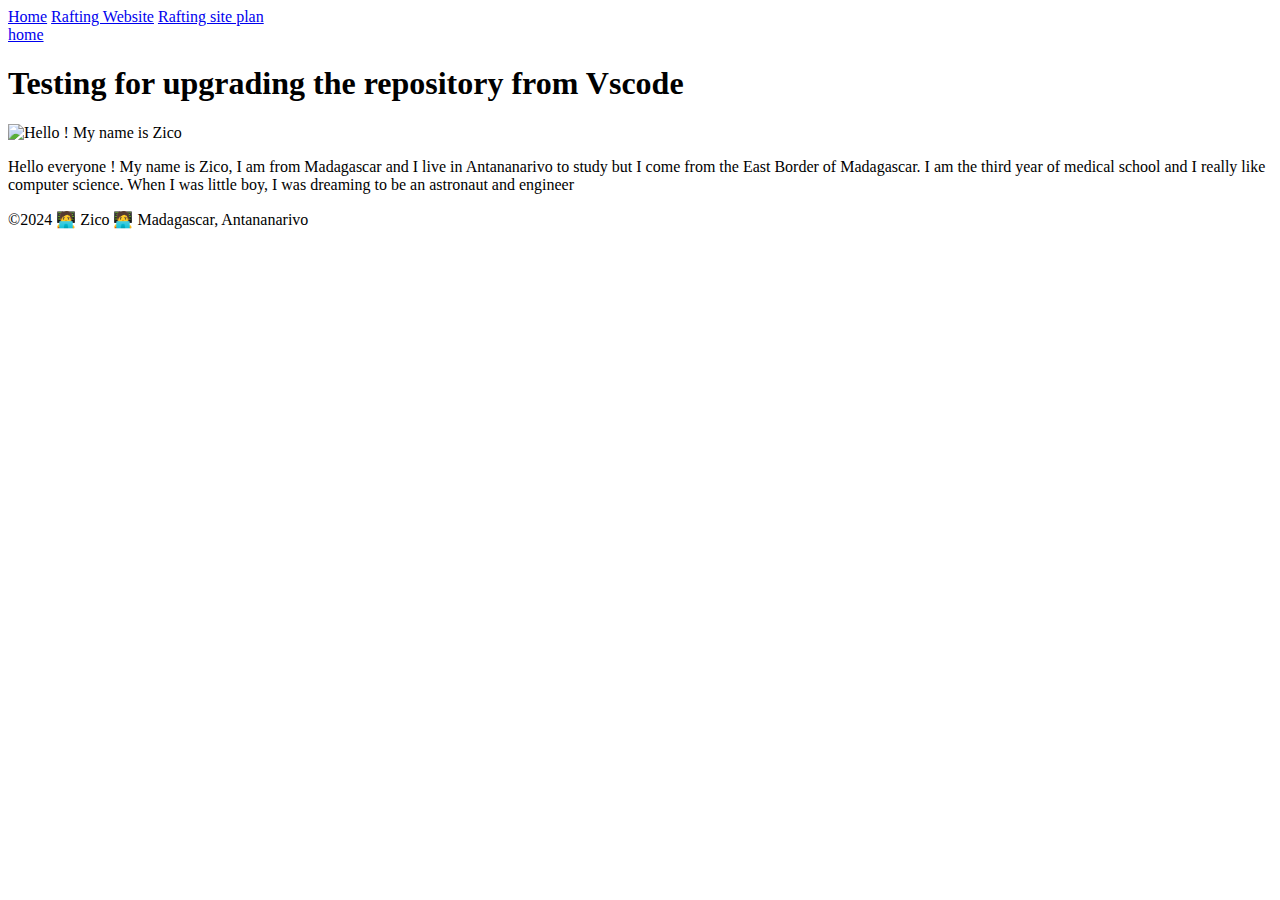
==== week03/test.html @ 93a08787 "testing page added" ====
<!doctype html>
<html lang="en-US">
    <head>
        <meta chartset="utf-8"/>
        <meta name="viewport" content="width=device-width" />
        <title>testing page</title>
    </head>
    <body>
        <header>
            <nav>
                <a href="#">Home</a>
                <a href="wwr/">Rafting Website</a>
                <a href="wwr/site-plan-rafting.html">Rafting site plan</a>
            </nav>
        </header>
        <nav>
            <a href="#" name="">home</a>
        </nav>
        <main>
            <h1>Testing for upgrading the repository from Vscode</h1>
            <img src="images/profile.jpg" alt="Hello ! My name is Zico" width="200" <br>
            <p>Hello everyone ! My name is Zico, I am from Madagascar and I live in Antananarivo to study but I come from the East Border of Madagascar. I am the third year of medical school and I really like computer science. When I was little boy, I was dreaming to be an astronaut and engineer</p>
        </main>
        <footer>
            <p>&copy2024 🧑‍💻 Zico 🧑‍💻 Madagascar, Antananarivo</p>
        </footer>
    </body>
</html>
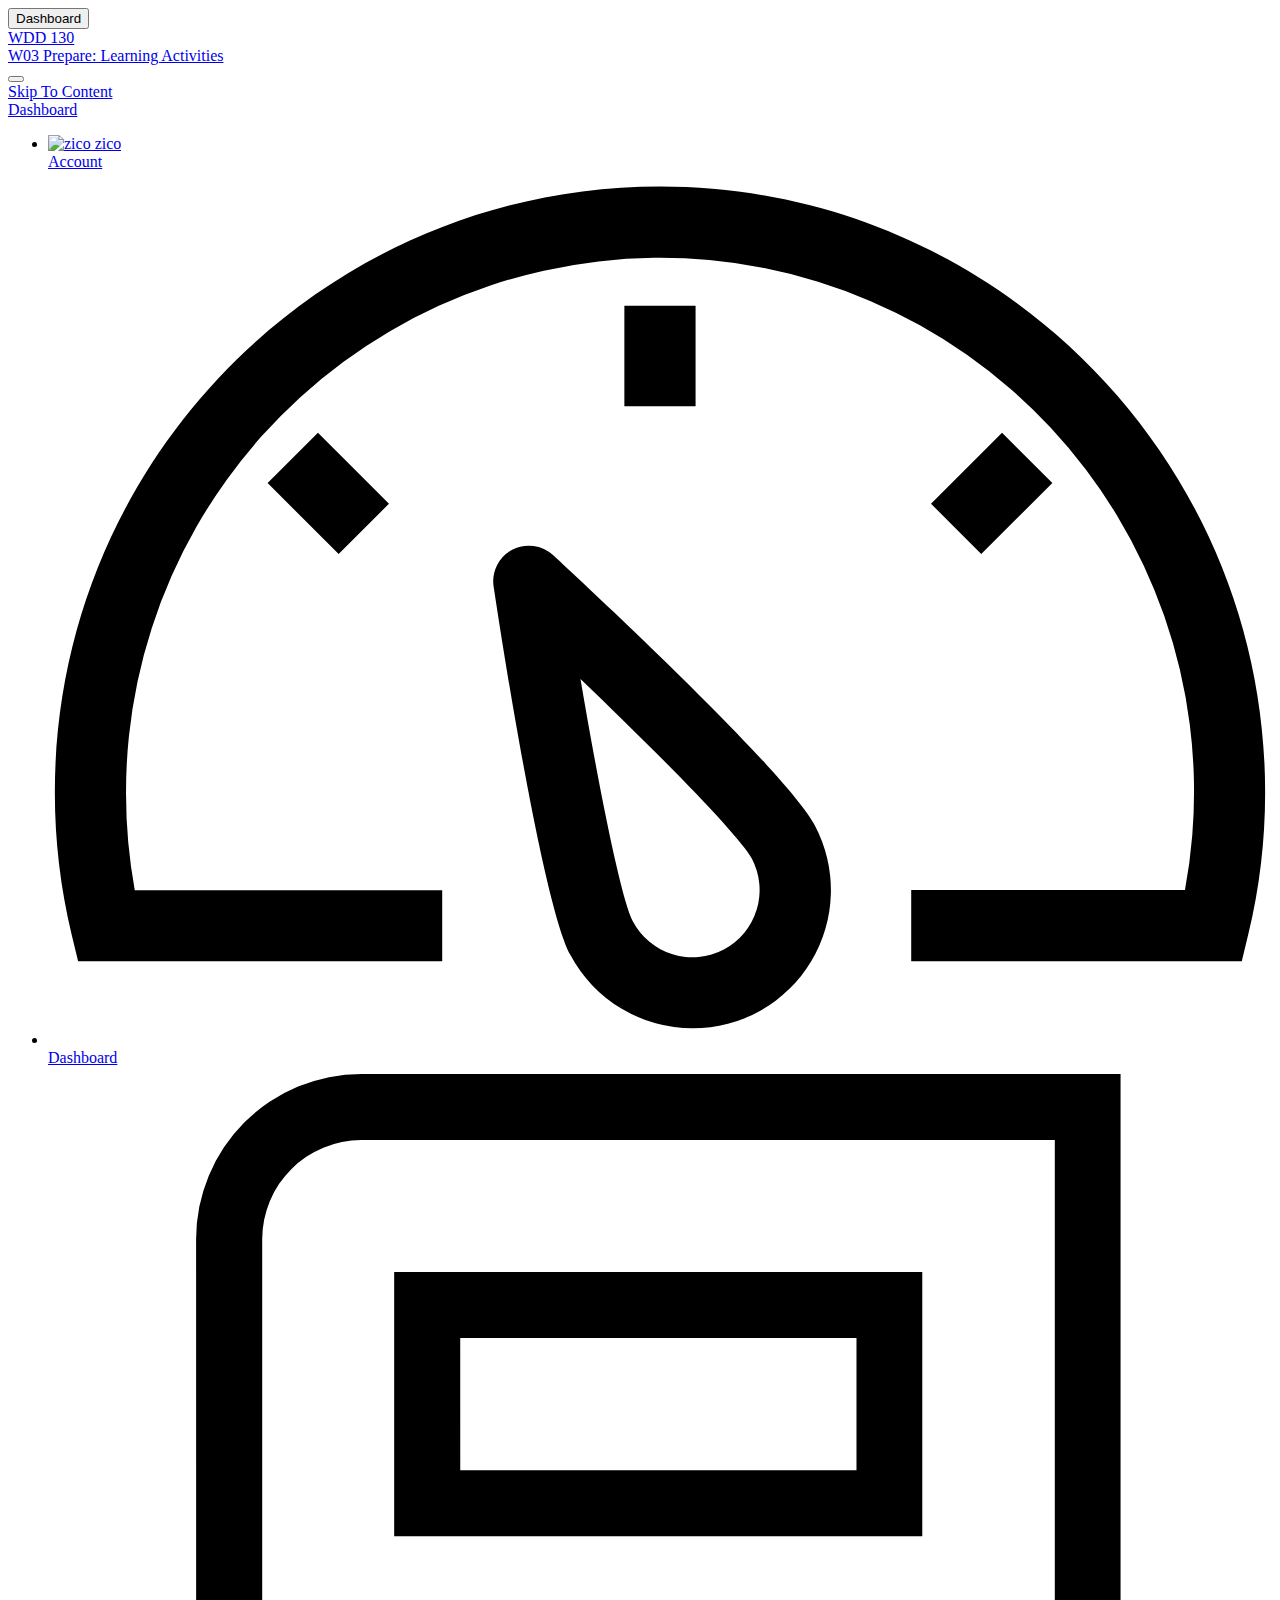
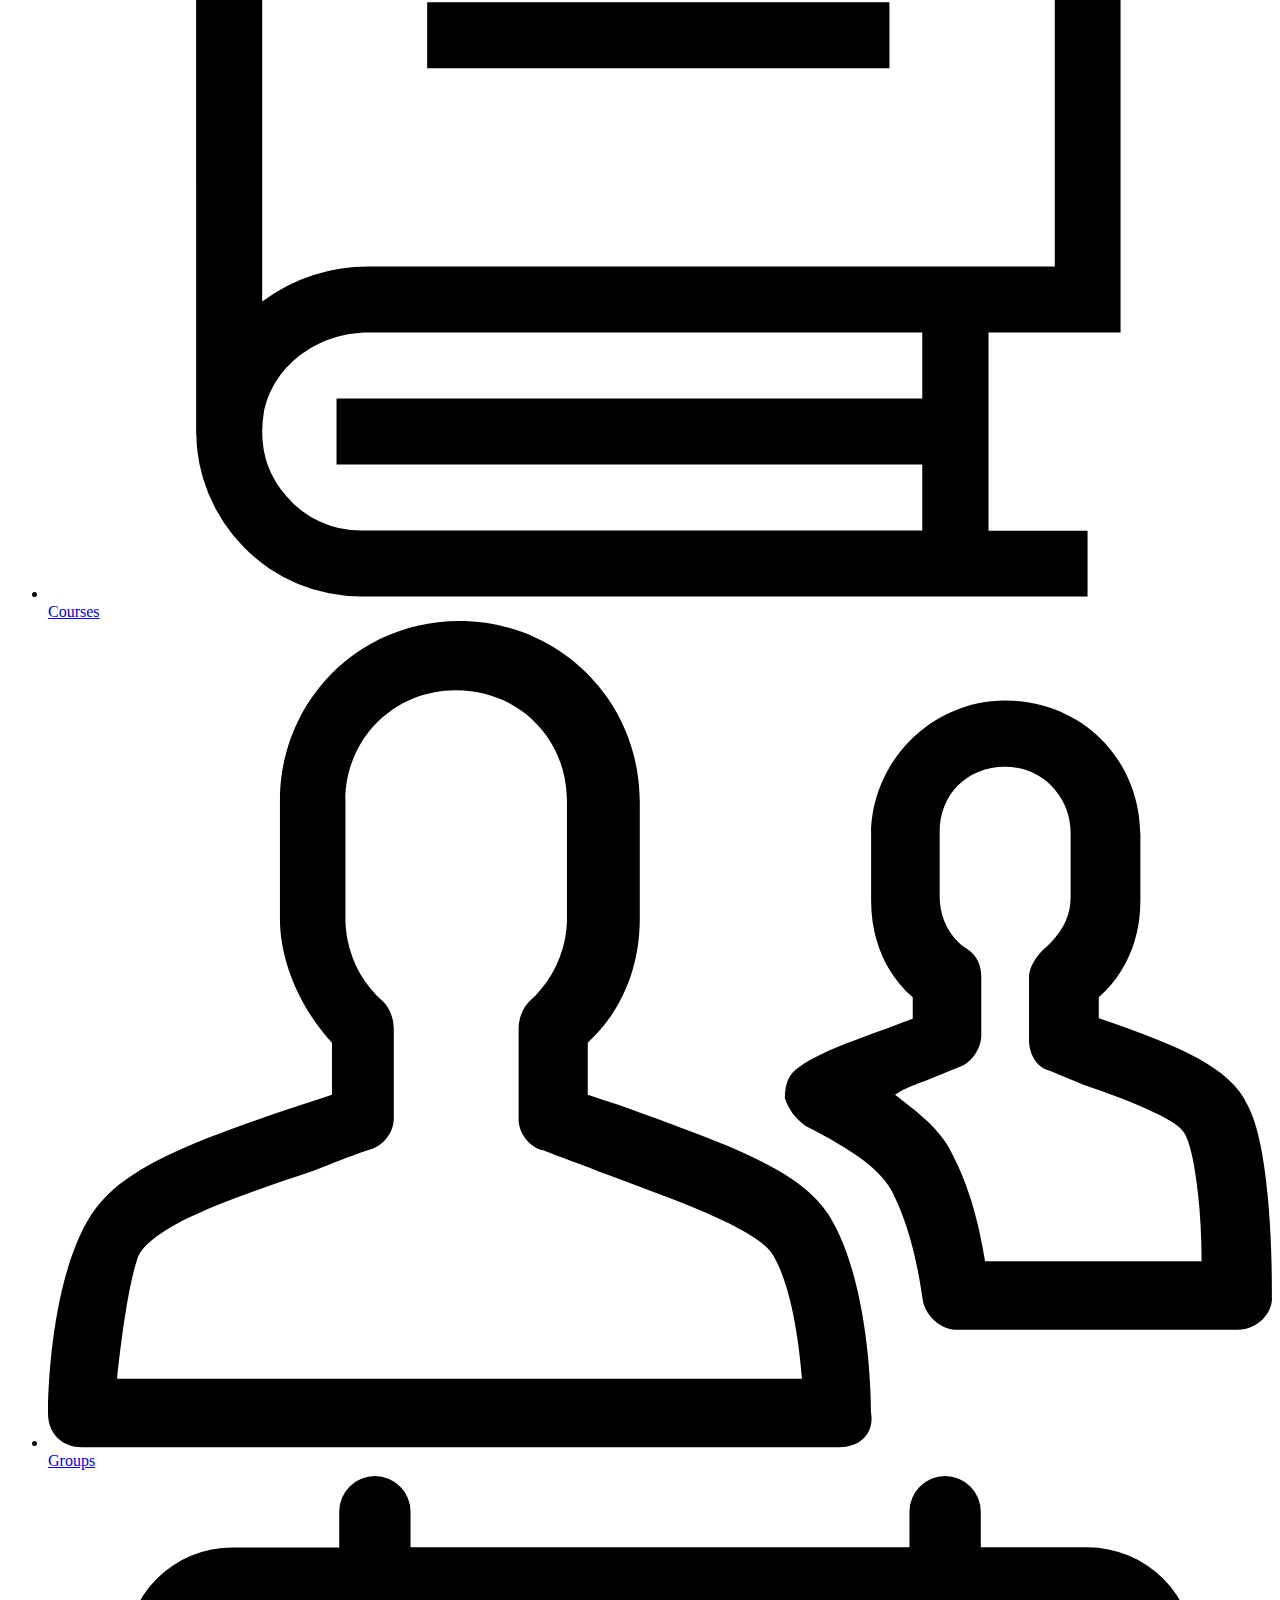
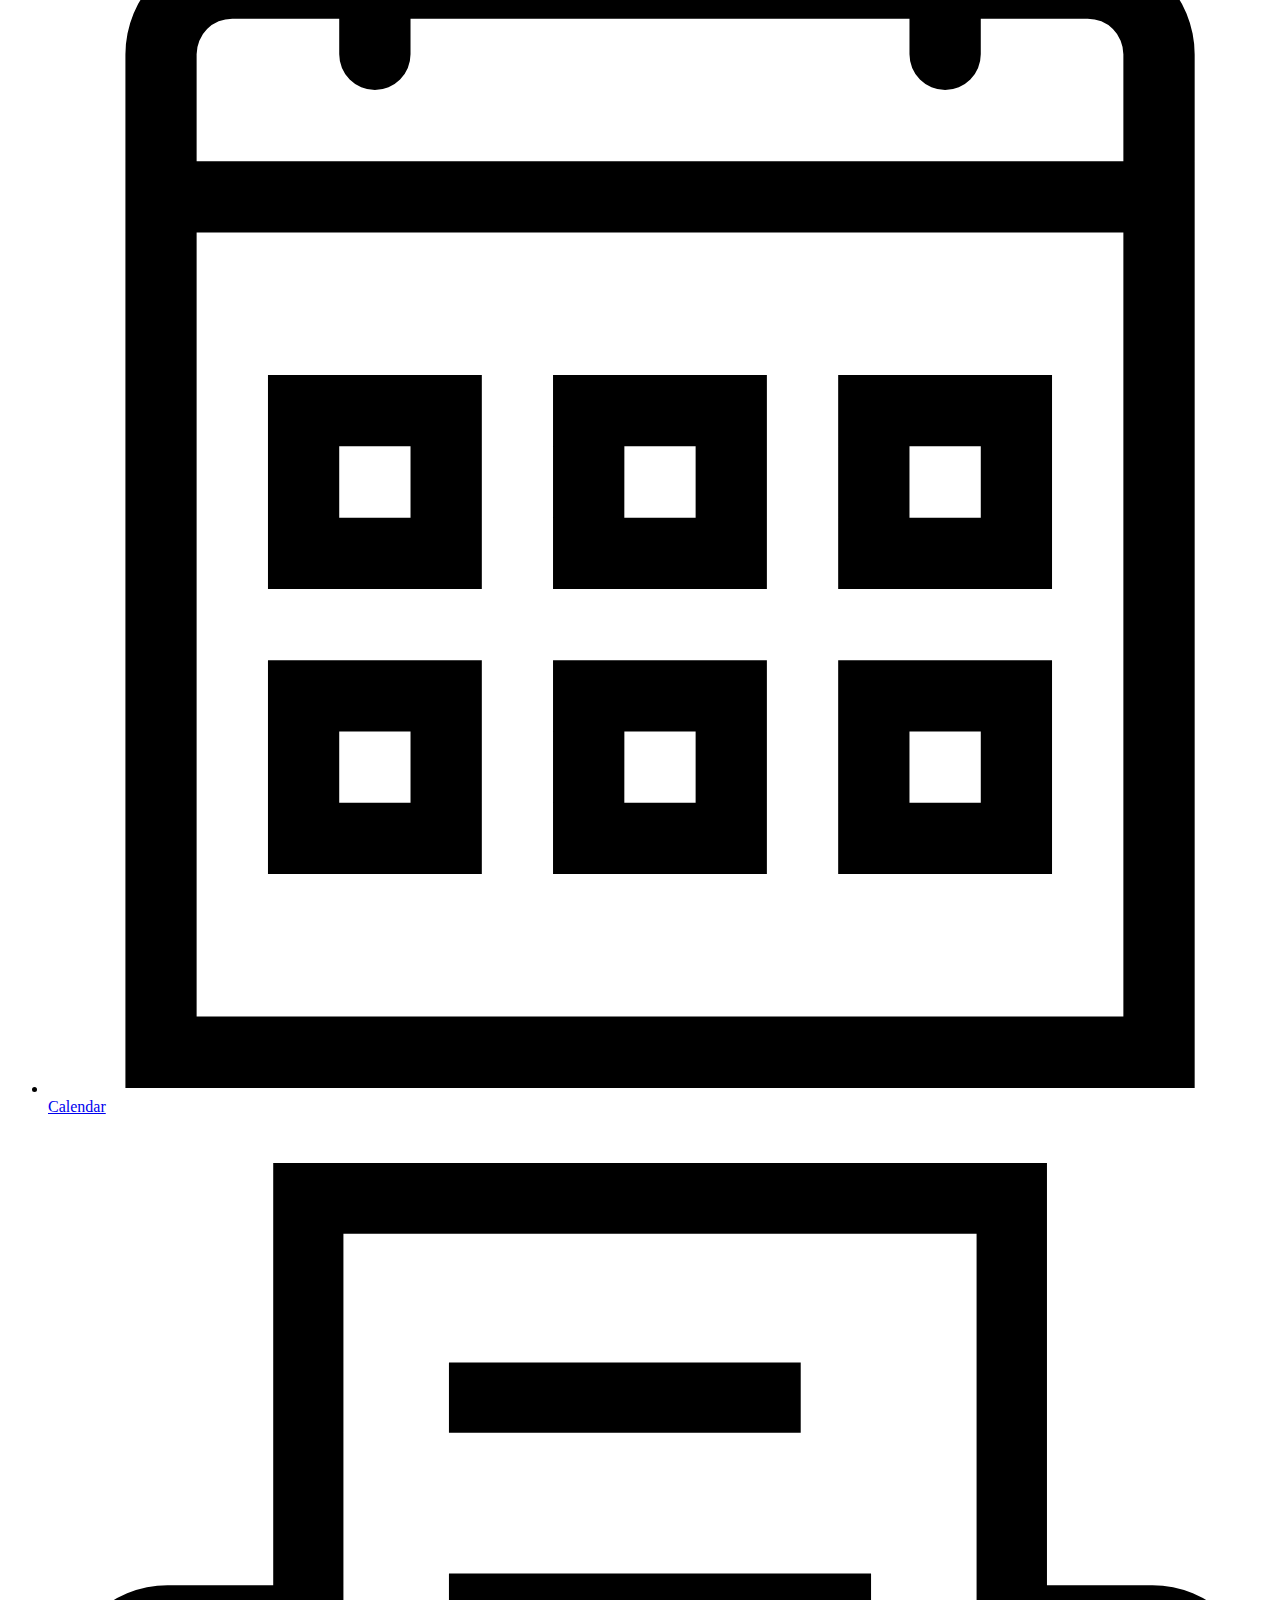
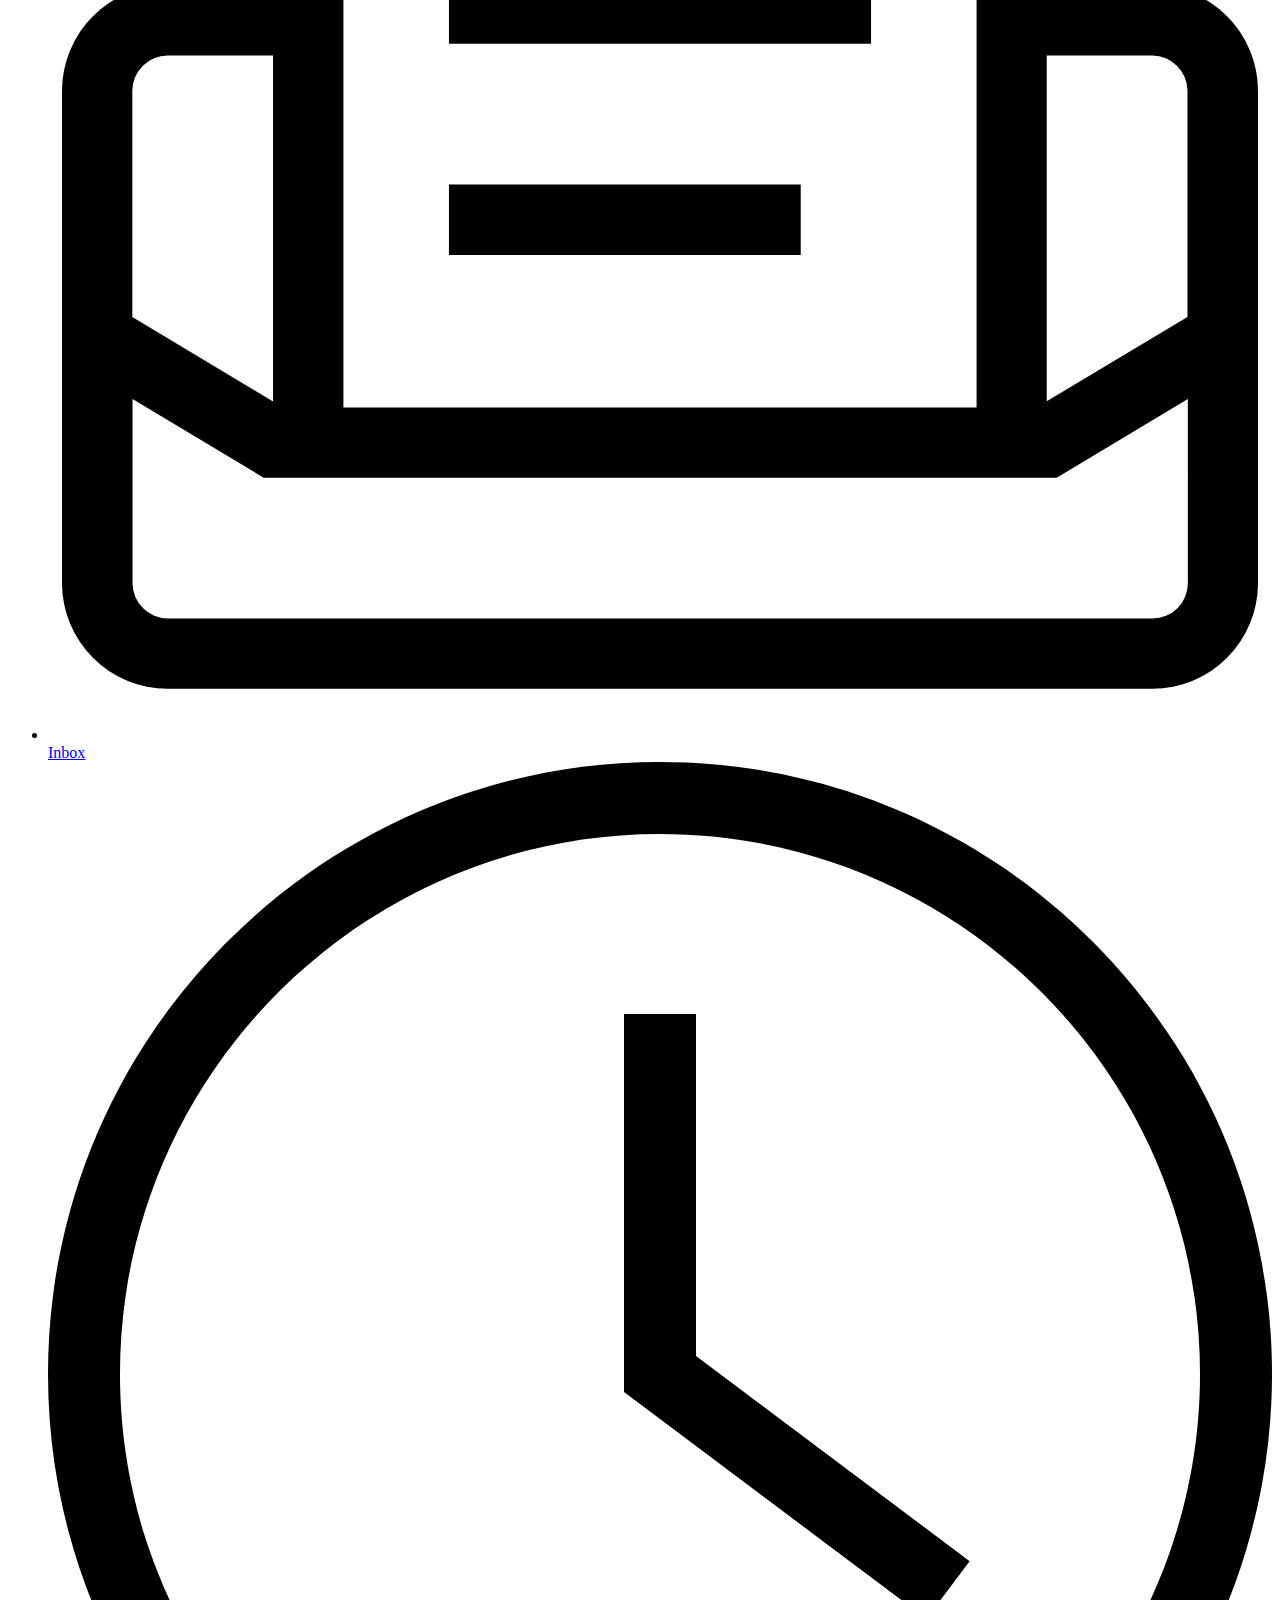
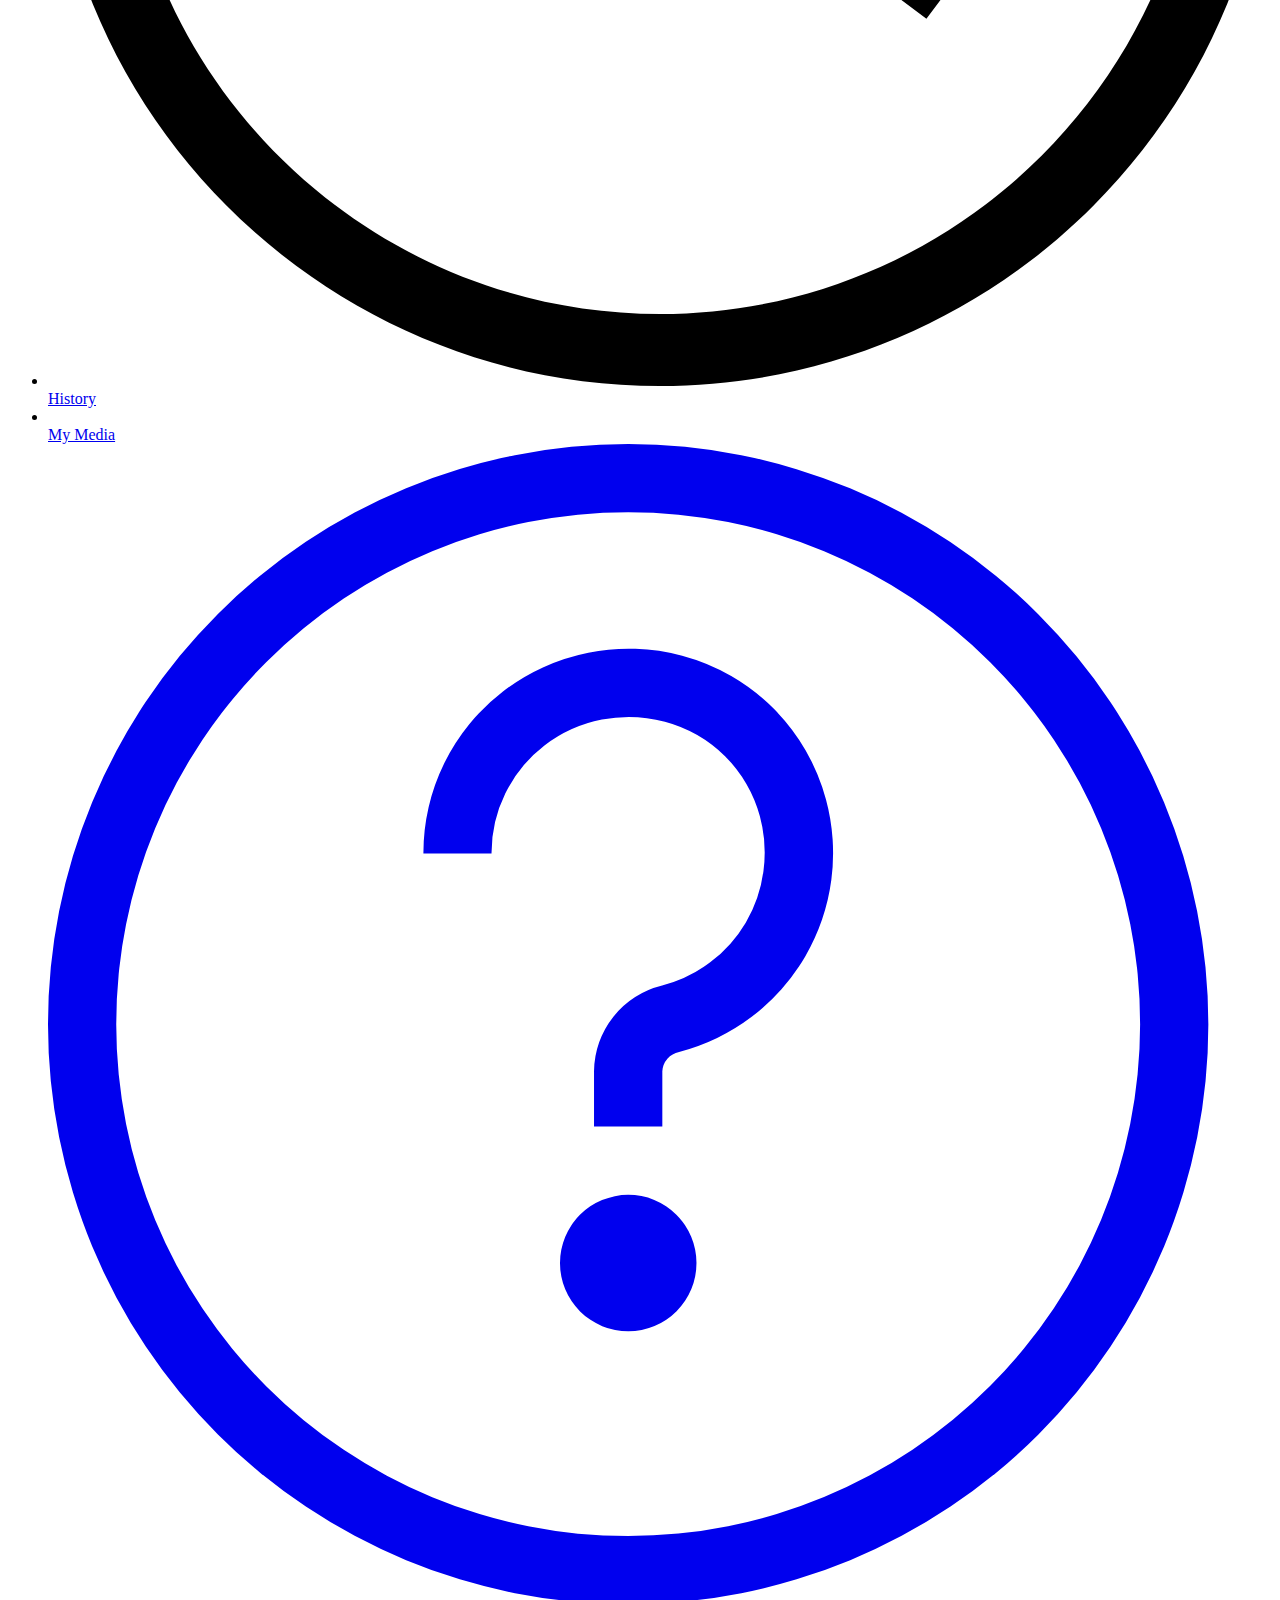
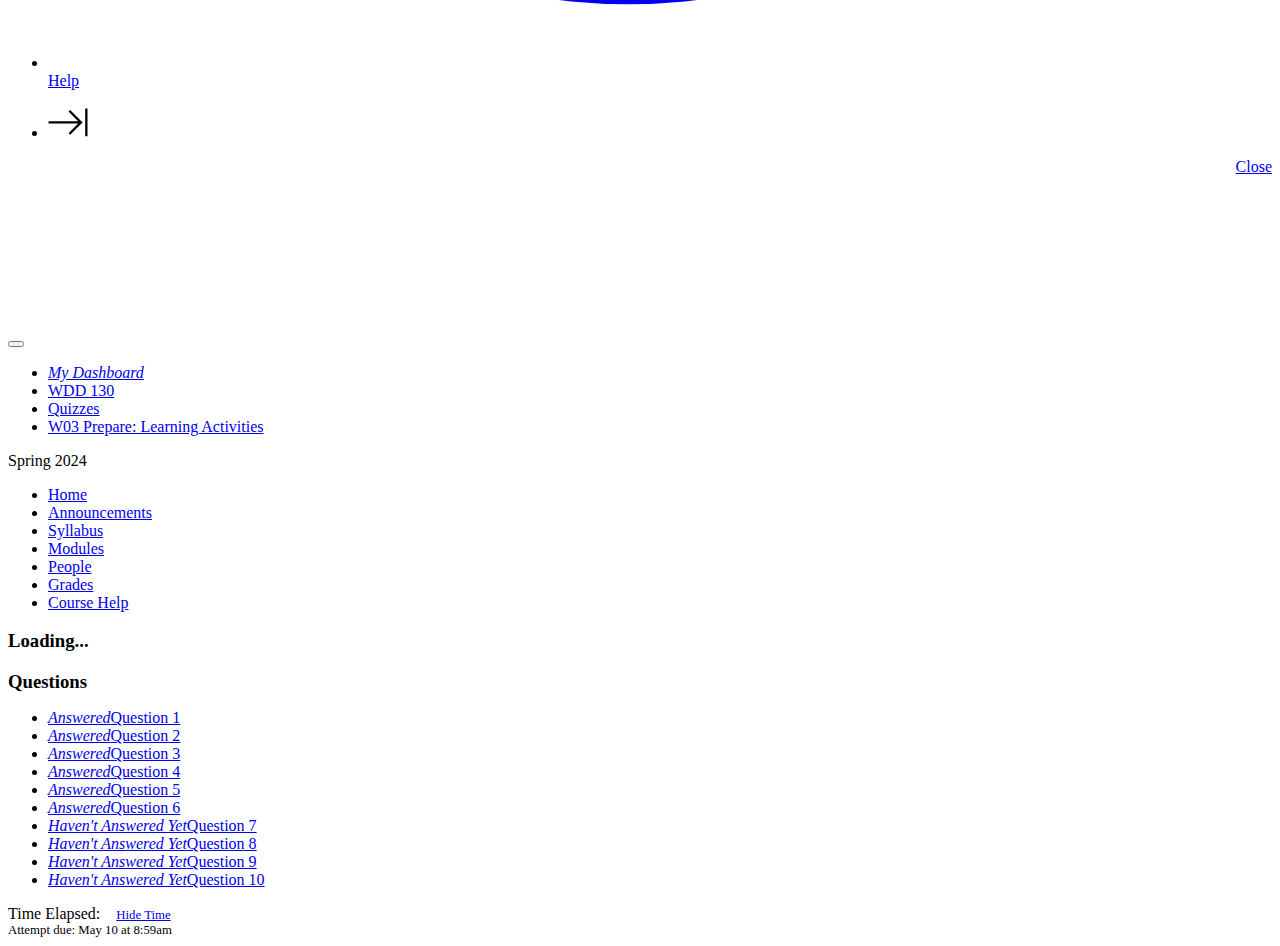
==== commit b3feb9ef: "week 03 page inhancement" ====
--- a/week03/test.html
+++ b/week03/test.html
@@ -1,28 +1,1466 @@
-<!doctype html>
-<html lang="en-US">
-    <head>
-        <meta chartset="utf-8"/>
-        <meta name="viewport" content="width=device-width" />
-        <title>testing page</title>
-    </head>
-    <body>
-        <header>
-            <nav>
-                <a href="#">Home</a>
-                <a href="wwr/">Rafting Website</a>
-                <a href="wwr/site-plan-rafting.html">Rafting site plan</a>
-            </nav>
-        </header>
-        <nav>
-            <a href="#" name="">home</a>
-        </nav>
-        <main>
-            <h1>Testing for upgrading the repository from Vscode</h1>
-            <img src="images/profile.jpg" alt="Hello ! My name is Zico" width="200" <br>
-            <p>Hello everyone ! My name is Zico, I am from Madagascar and I live in Antananarivo to study but I come from the East Border of Madagascar. I am the third year of medical school and I really like computer science. When I was little boy, I was dreaming to be an astronaut and engineer</p>
-        </main>
-        <footer>
-            <p>&copy2024 🧑‍💻 Zico 🧑‍💻 Madagascar, Antananarivo</p>
-        </footer>
-    </body>
+
+<!DOCTYPE html>
+<html dir="ltr" lang="en">
+<head>
+  <meta charset="utf-8">
+  <meta name="viewport" content="width=device-width, initial-scale=1">
+  <meta name="theme-color" content="#0076b6">
+  <meta name="robots" content="noindex,nofollow" />
+  <meta name="apple-itunes-app" content="app-id=480883488">
+<link rel="manifest" href="/web-app-manifest/manifest.json">
+  <meta name="sentry-trace" content="c3e0e81c99c3447e9a05b27c482ecb5b-911e806c3746402f-0"/>
+  <title>Quiz: W03 Prepare: Learning Activities</title>
+
+  <link rel="preload" href="https://du11hjcvx0uqb.cloudfront.net/dist/fonts/lato/extended/Lato-Regular-bd03a2cc27.woff2" as="font" type="font/woff2" crossorigin="anonymous">
+  <link rel="preload" href="https://du11hjcvx0uqb.cloudfront.net/dist/fonts/lato/extended/Lato-Bold-cccb897485.woff2" as="font" type="font/woff2" crossorigin="anonymous">
+  <link rel="preload" href="https://du11hjcvx0uqb.cloudfront.net/dist/fonts/lato/extended/Lato-Italic-4eb103b4d1.woff2" as="font" type="font/woff2" crossorigin="anonymous">
+  <link rel="stylesheet" href="https://du11hjcvx0uqb.cloudfront.net/dist/brandable_css/no_variables/bundles/fonts-6ee09b0b2f.css" media="screen" />
+  <link rel="stylesheet" href="https://du11hjcvx0uqb.cloudfront.net/dist/brandable_css/6c052589f15d668edf6a1f6f2202cd02/variables-7dd4b80918af0e0218ec0229e4bd5873.css" media="all" />
+  <link rel="stylesheet" href="https://du11hjcvx0uqb.cloudfront.net/dist/brandable_css/new_styles_normal_contrast/bundles/common-37b019788b.css" media="all" />
+  <link rel="stylesheet" href="https://du11hjcvx0uqb.cloudfront.net/dist/brandable_css/new_styles_normal_contrast/bundles/quizzes-0b759d57f7.css" media="screen" />
+  <link rel="stylesheet" href="https://du11hjcvx0uqb.cloudfront.net/dist/brandable_css/new_styles_normal_contrast/bundles/tinymce-59c32fac15.css" media="screen" />
+  <link rel="stylesheet" href="https://du11hjcvx0uqb.cloudfront.net/dist/brandable_css/new_styles_normal_contrast/bundles/new_user_tutorials-2950c871dd.css" media="screen" />
+  <link rel="apple-touch-icon" href="https://instructure-uploads.s3.amazonaws.com/account_107060000000000001/attachments/5910206/MobileappButton.png" />
+  <link rel="icon" type="image/x-icon" href="https://instructure-uploads.s3.amazonaws.com/account_107060000000000001/attachments/5910204/taylorfavicon.ico" />
+
+  <link rel="stylesheet" href="https://instructure-uploads.s3.amazonaws.com/account_107060000000000001/attachments/117742192/byui.css" media="all" />
+<link rel="stylesheet" href="https://instructure-uploads.s3.amazonaws.com/account_107060000000000001/attachments/120260070/online.css" media="all" />
+  
+  <script>if (navigator.userAgent.match(/(MSIE|Trident\/)/)) location.replace('/ie-is-not-supported.html')</script>
+  <script>
+    INST = {"environment":"production","allowMediaComments":true,"kalturaSettings":{"domain":"nv.instructuremedia.com","resource_domain":"nv.instructuremedia.com","rtmp_domain":"iad.rtmp.instructuremedia.com","partner_id":"9","subpartner_id":"0","player_ui_conf":"0","kcw_ui_conf":"0","upload_ui_conf":"0","max_file_size_bytes":534773760,"do_analytics":false,"hide_rte_button":false,"js_uploader":true},"logPageViews":true,"editorButtons":[{"name":"Google Apps","id":1,"favorite":false,"url":"https://google-drive-lti-iad-prod.instructure.com/lti/rce-content-selection","icon_url":"https://google-drive-lti-iad-prod.instructure.com/icon.png","canvas_icon_class":{"icon_url":"https://google-drive-lti-iad-prod.instructure.com/icon.png","message_type":"ContentItemSelectionRequest","selection_height":600,"selection_width":700,"url":"https://google-drive-lti-iad-prod.instructure.com/lti/rce-content-selection"},"width":700,"height":600,"use_tray":false,"always_on":false,"description":"\u003cp\u003eAllows you to pull in documents from Google Drive to Canvas\u003c/p\u003e\n"},{"name":"Microsoft Office 365","id":2,"favorite":false,"url":"https://office365-iad-prod.instructure.com/lti/rce-content-item","icon_url":"https://office365-iad-prod.instructure.com/images/office365_icon.png","canvas_icon_class":{"icon_url":"https://office365-iad-prod.instructure.com/images/office365_icon.png","message_type":"ContentItemSelectionRequest","selection_height":600,"selection_width":900,"url":"https://office365-iad-prod.instructure.com/lti/rce-content-item"},"width":900,"height":600,"use_tray":false,"always_on":false,"description":"\u003cp\u003eAllows you to pull in documents from Office 365 to Canvas\u003c/p\u003e\n"},{"name":"YouTube","id":3,"favorite":false,"url":"https://www.edu-apps.org/lti_public_resources/?tool_id=youtube","icon_url":"https://www.edu-apps.org/assets/lti_public_resources/youtube_icon.png","canvas_icon_class":null,"width":560,"height":600,"use_tray":false,"always_on":false,"description":"\u003cp\u003eSearch publicly available YouTube videos. A new icon will show up in your course rich editor letting you search YouTube and click to embed videos in your course material.\u003c/p\u003e\n"},{"name":"Commons Favorites","id":6,"favorite":false,"url":"https://lor.instructure.com/api/lti/favorite-resources","icon_url":"https://lor.instructure.com/img/icon_commons.png","canvas_icon_class":null,"width":800,"height":400,"use_tray":true,"always_on":false,"description":"\u003cp\u003eFind and share course content\u003c/p\u003e\n"},{"name":"EQUELLA","id":179,"favorite":false,"url":"https://content.byui.edu/canvassignon.do?action=selectOrAdd\u0026cancelDisabled=true","icon_url":"https://content.byui.edu/images/equella.gif","canvas_icon_class":"icon-lti","width":1024,"height":768,"use_tray":false,"always_on":false,"description":"\u003cp\u003eEQUELLA digital repository\u003c/p\u003e\n"},{"name":"Films On Demand","id":219,"favorite":false,"url":"https://lti.films.com/LtiSearch.aspx","icon_url":"http://fod.infobase.com/images/LTI_logo.png","canvas_icon_class":null,"width":920,"height":636,"use_tray":false,"always_on":false,"description":"\u003cp\u003eSearch available Films On Demand videos. A new icon will show up in your course rich editor letting you search Films On Demand and click to embed videos in your course material.\u003c/p\u003e\n"},{"name":"Quizlet","id":225,"favorite":false,"url":"https://www.edu-apps.org/lti_public_resources/?tool_id=quizlet","icon_url":"https://www.edu-apps.org/assets/lti_public_resources/quizlet_icon.png","canvas_icon_class":null,"width":560,"height":600,"use_tray":false,"always_on":false,"description":"\u003cp\u003eSearch for and embed publicly available flashcards and question sets from Quizlet. Questions can be embedded directly into content as flash cards, review, or as a study game.\u003c/p\u003e\n"},{"name":"Harvard Business Publishing Catalog - Rich Text","id":7107,"favorite":false,"url":"https://services.hbsp.harvard.edu/lti/links","icon_url":"https://s3.amazonaws.com/he-hb4e-prod/lti/product-catalog.png","canvas_icon_class":null,"width":800,"height":600,"use_tray":false,"always_on":false,"description":"\u003cp\u003eCases, Articles, Simulations, and Online Courses.\u003c/p\u003e\n"},{"name":"Alexander Street Video","id":8581,"favorite":false,"url":"https://video.alexanderstreet.com/lti/search-widget","icon_url":"https://video.alexanderstreet.com/assets/lti/favicon-16x16.png","canvas_icon_class":null,"width":800,"height":600,"use_tray":false,"always_on":false,"description":"\u003cp\u003eSearch and embed Alexander Street video\u003c/p\u003e\n"},{"name":"InScribe","id":12809,"favorite":false,"url":"https://inscribe.education/ltilaunch","icon_url":"https://dvsuxav2ni8t.cloudfront.net/images/inscribe-logo~d04ff4de6d016b3e0055de64a167d25f.min.png","canvas_icon_class":null,"width":500,"height":500,"use_tray":false,"always_on":false,"description":""},{"name":"Embed from My Media (Kaltura)","id":12987,"favorite":true,"url":"https://byui-canvas-prod.kaf.kaltura.com","icon_url":"https://cdnsecakmi.kaltura.com/content/static/kalturalogo.png","canvas_icon_class":null,"width":800,"height":400,"use_tray":false,"always_on":false,"description":"\u003cp\u003eBYU-I Media\u003c/p\u003e\n"},{"name":"Microsoft Teams Meetings","id":13235,"favorite":false,"url":"https://msteams-lti-iad-prod.inscloudgate.net/resource_link_request","icon_url":"https://msteams-lti-iad-prod.inscloudgate.net/images/placement_icon.png","canvas_icon_class":null,"width":575,"height":700,"use_tray":false,"always_on":false,"description":"\u003cp\u003eMicrosoft Teams Meetings integration for Canvas LMS\u003c/p\u003e\n"},{"name":"HBP Catalog 1p3","id":17781,"favorite":false,"url":"https://services.hbsp.harvard.edu/lti/links/tools/lms-activates","icon_url":"https://s3.amazonaws.com/he-hb4e-prod/lti/product-catalog.png","canvas_icon_class":null,"width":800,"height":400,"use_tray":false,"always_on":false,"description":"\u003cp\u003eHarvard Business Publishing\u003c/p\u003e\n"},{"name":"Upload / Embed Image","id":18061,"favorite":false,"url":"https://uei.ciditools.com/","icon_url":"https://uei.ciditools.com/editorIcon.png","canvas_icon_class":{"url":"https://uei.ciditools.com/","icon_url":"https://uei.ciditools.com/editorIcon.png","text":"Upload / Embed Image","selection_width":750,"selection_height":600,"enabled":true,"message_type":"ContentItemSelectionRequest"},"width":750,"height":600,"use_tray":false,"always_on":false,"description":"\u003cp\u003eImage upload and embed tool\u003c/p\u003e\n"},{"name":"Google Drive (LTI 1.3)","id":18139,"favorite":true,"url":"https://assignments.google.com/lti/e","icon_url":"https://www.gstatic.com/images/branding/product/1x/drive_2020q4_16dp.png","canvas_icon_class":null,"width":690,"height":530,"use_tray":false,"always_on":false,"description":"\u003cp\u003eCollect, analyze, and grade student work with Google Assignments\u003c/p\u003e\n"},{"name":"FeedbackFruits","id":18637,"favorite":false,"url":"https://us-api.feedbackfruits.com/v1/lti/launch","icon_url":"https://us-api.feedbackfruits.com/assets/feedbackfruits-a14091228d18bee7a545e03e8875379669790caba70cddffb4b3df012ca31a9c.png","canvas_icon_class":null,"width":1024,"height":768,"use_tray":false,"always_on":false,"description":"\u003cp\u003eTools to support teachers teaching\u003c/p\u003e\n"},{"name":"Insert Harmonize Item","id":18917,"favorite":false,"url":"https://byui-000.customer.42lines.net/api/lti/v13/dde151f6c5114694923a9a4a73564f58/target","icon_url":"https://byui-000.customer.42lines.net/favicon-16x16.png","canvas_icon_class":null,"width":800,"height":800,"use_tray":false,"always_on":false,"description":"\u003cp\u003eDiscussions \u0026amp; Classroom Tools\u003c/p\u003e\n"},{"name":"Library Resource","id":19031,"favorite":false,"url":"https://byui.libapps.com/libapps/lti1p3/launch/37777","icon_url":"https://libapps.s3.amazonaws.com/apps/libapps/images/favicon_lti.png","canvas_icon_class":"icon-lti","width":800,"height":400,"use_tray":false,"always_on":false,"description":"\u003cp\u003eAdd content from Library Research and Resource Guides and also the Library Calendar (to book appointments with a librarian) directly into your course pages.\u003c/p\u003e\n"},{"name":"Pearson Links","id":20011,"favorite":false,"url":"https://interop.pearson.com/launch","icon_url":"https://www.pearson.com/us/content/dam/one-dot-com/one-dot-com/us/en/images/PearsonThumbprint-RGB-127x138.png/_jcr_content/renditions/cq5dam.web.1600.9600.png","canvas_icon_class":null,"width":800,"height":400,"use_tray":false,"always_on":false,"description":"\u003cp\u003eAccess Pearson\u003c/p\u003e\n"},{"name":"Interactive Content – H5P","id":21229,"favorite":false,"url":"https://byuicampusonline.h5p.com/lti/launch","icon_url":"https://byuicampusonline.h5p.com/img/h5p-icon.png","canvas_icon_class":"icon-lti","width":1024,"height":768,"use_tray":false,"always_on":false,"description":"\u003cp\u003eCreate, share and reuse interactive HTML5 content in your browser\u003c/p\u003e\n"},{"name":"InScribe Community Link","id":21275,"favorite":false,"url":"https://inscribe.education/organizations/byui/lti13/launch","icon_url":"https://dvsuxav2ni8t.cloudfront.net/images/inscribe-logo~d04ff4de6d016b3e0055de64a167d25f.min.png","canvas_icon_class":null,"width":700,"height":650,"use_tray":false,"always_on":false,"description":"\u003cp\u003eInScribe’s virtual community platform gives students access to the information, people, and resources they need to succeed.\u003c/p\u003e\n"}]};
+    ENV = {"ASSET_HOST":"https://du11hjcvx0uqb.cloudfront.net","active_brand_config_json_url":"https://du11hjcvx0uqb.cloudfront.net/dist/brandable_css/6c052589f15d668edf6a1f6f2202cd02/variables-7dd4b80918af0e0218ec0229e4bd5873.json","active_brand_config":{"md5":"6c052589f15d668edf6a1f6f2202cd02","variables":{},"share":false,"name":null,"created_at":"2023-12-07T00:41:29+03:00","js_overrides":"https://instructure-uploads.s3.amazonaws.com/account_107060000000000001/attachments/117742094/online.js","css_overrides":"https://instructure-uploads.s3.amazonaws.com/account_107060000000000001/attachments/120260070/online.css","mobile_js_overrides":"https://instructure-uploads.s3.amazonaws.com/account_107060000000000001/attachments/95447814/canvas_global_app%20%25281%2529.js","mobile_css_overrides":"https://instructure-uploads.s3.amazonaws.com/account_107060000000000001/attachments/95447800/canvas_global_app%20%25281%2529.css","parent_md5":"44e3f9a57556ec2c901b1ac157e4412c"},"confetti_branding_enabled":false,"url_to_what_gets_loaded_inside_the_tinymce_editor_css":["https://du11hjcvx0uqb.cloudfront.net/dist/brandable_css/6c052589f15d668edf6a1f6f2202cd02/variables-7dd4b80918af0e0218ec0229e4bd5873.css","https://du11hjcvx0uqb.cloudfront.net/dist/brandable_css/new_styles_normal_contrast/bundles/what_gets_loaded_inside_the_tinymce_editor-a64c7fe33c.css","https://du11hjcvx0uqb.cloudfront.net/dist/brandable_css/no_variables/bundles/fonts-6ee09b0b2f.css"],"url_for_high_contrast_tinymce_editor_css":["https://du11hjcvx0uqb.cloudfront.net/dist/brandable_css/default/variables-high_contrast-7dd4b80918af0e0218ec0229e4bd5873.css","https://du11hjcvx0uqb.cloudfront.net/dist/brandable_css/new_styles_high_contrast/bundles/what_gets_loaded_inside_the_tinymce_editor-fa0672d544.css","https://du11hjcvx0uqb.cloudfront.net/dist/brandable_css/no_variables/bundles/fonts-6ee09b0b2f.css"],"current_user_id":"728935","current_user_global_id":"107060000000728935","current_user_heap_id":"uu-2-56e8b1ed5c9790141ac31989a7ad05a464f72b68206e453b610db8b2ad701b1a-4iQDPeSYBXmnV6TBHwwomXhG7uX2bOdspYNXDeKW","current_user_roles":["user","student"],"current_user_is_student":true,"current_user_types":[],"current_user_disabled_inbox":false,"current_user_visited_tabs":null,"discussions_reporting":false,"files_domain":"cluster227.canvas-user-content.com","group_information":null,"DOMAIN_ROOT_ACCOUNT_ID":"107060000000000001","DOMAIN_ROOT_ACCOUNT_UUID":"4iQDPeSYBXmnV6TBHwwomXhG7uX2bOdspYNXDeKW","k12":false,"help_link_name":"Help","help_link_icon":"help","use_high_contrast":false,"auto_show_cc":false,"disable_celebrations":false,"disable_keyboard_shortcuts":false,"LTI_LAUNCH_FRAME_ALLOWANCES":["geolocation *","microphone *","camera *","midi *","encrypted-media *","autoplay *","clipboard-write *","display-capture *"],"DEEP_LINKING_POST_MESSAGE_ORIGIN":"https://byui.instructure.com","comment_library_suggestions_enabled":false,"SETTINGS":{"open_registration":false,"collapse_global_nav":false,"release_notes_badge_disabled":false},"RAILS_ENVIRONMENT":"Production","IN_PACED_COURSE":false,"SENTRY_FRONTEND":{"dsn":"https://355a1d96717e4038ac25aa852fa79a8f@relay-iad.sentry.insops.net/388","org_slug":"instructure","base_url":"https://sentry.insops.net","normalized_route":"/courses/{course_id}/quizzes/{quiz_id}/take","errors_sample_rate":"0.0005","traces_sample_rate":"0.0005","url_deny_pattern":"instructure-uploads.*amazonaws.com","revision":"canvas-lms@20240508.256"},"DATA_COLLECTION_ENDPOINT":"https://canvas-frontend-data-iad-prod.inscloudgate.net/submit","DOMAIN_ROOT_ACCOUNT_SFID":"001A000000AjBLb","DIRECT_SHARE_ENABLED":false,"CAN_VIEW_CONTENT_SHARES":false,"FEATURES":{"featured_help_links":true,"account_level_blackout_dates":false,"render_both_to_do_lists":false,"course_paces_redesign":true,"course_paces_for_students":true,"explicit_latex_typesetting":false,"media_links_use_attachment_id":true,"permanent_page_links":true,"differentiated_modules":false,"enhanced_course_creation_account_fetching":false,"instui_for_import_page":false,"enhanced_rubrics":false,"multiselect_gradebook_filters":true,"assignment_edit_placement_not_on_announcements":false,"platform_service_speedgrader":false,"instui_header":false,"rce_find_replace":false,"product_tours":false,"usage_rights_discussion_topics":true,"granular_permissions_manage_users":true,"create_course_subaccount_picker":true,"lti_deep_linking_module_index_menu_modal":true,"lti_dynamic_registration":true,"lti_multiple_assignment_deep_linking":true,"lti_overwrite_user_url_input_select_content_dialog":true,"buttons_and_icons_root_account":false,"extended_submission_state":false,"scheduled_page_publication":true,"send_usage_metrics":true,"rce_transform_loaded_content":false,"lti_assignment_page_line_items":true,"mobile_offline_mode":false,"react_discussions_post":false,"instui_nav":false,"enhanced_developer_keys_tables":true,"lti_registrations_discover_page":false,"embedded_release_notes":false,"canvas_k6_theme":false,"new_math_equation_handling":true},"current_user":{"id":"728935","anonymous_id":"fmg7","display_name":"zico zico","avatar_image_url":"https://byui.instructure.com/images/thumbnails/121695714/2mWk5uIdNeIX4mXghasFZh80zmD1gYuimYYRVkzR","html_url":"https://byui.instructure.com/about/728935","pronouns":null,"avatar_is_fallback":false},"current_user_is_admin":false,"page_view_update_url":"/page_views/04c2732c-3702-4c93-a18b-993f512340f7?page_view_token=eyJ0eXAiOiJKV1QiLCJhbGciOiJIUzI1NiJ9.eyJpIjoiMDRjMjczMmMtMzcwMi00YzkzLWExOGItOTkzZjUxMjM0MGY3IiwidSI6MTA3MDYwMDAwMDAwNzI4OTM1LCJjIjoiMjAyNC0wNS0xNlQxMjoyNjo1NC40MFoifQ.h8ywchLroyCnZP95G993xJP2pm1lolnhVGxWKRefqZo","context_asset_string":"course_294236","ping_url":"https://byui.instructure.com/api/v1/courses/294236/ping","TIMEZONE":"Africa/Nairobi","CONTEXT_TIMEZONE":"America/Denver","LOCALES":["en"],"BIGEASY_LOCALE":"en_US","FULLCALENDAR_LOCALE":"en","MOMENT_LOCALE":"en","rce_auto_save_max_age_ms":86400000,"K5_USER":false,"USE_CLASSIC_FONT":false,"K5_HOMEROOM_COURSE":false,"K5_SUBJECT_COURSE":false,"LOCALE_TRANSLATION_FILE":"/dist/javascripts/translations/en-12343ce012.json","ACCOUNT_ID":"44","user_cache_key":"UFFiOVlGQjY1NVdSWnN6UlJOdHdOSXl6VjNKTXBIR3hIZDFvSkRMY3Z5Zlc9\nO1twLTA/OntQXz1IVXBncmFxZTtuamFsa2hwdm9pdWxraW1tYXFld2c=\n","RICH_CONTENT_APP_HOST":"rich-content-iad.inscloudgate.net","JWT":"[base64]","RICH_CONTENT_CAN_UPLOAD_FILES":false,"RICH_CONTENT_CAN_EDIT_FILES":false,"RICH_CONTENT_FILES_TAB_DISABLED":true,"RICH_CONTENT_INST_RECORD_TAB_DISABLED":false,"SUBMISSION_DOWNLOAD_DIALOG_TITLE":"Download All Quiz File Upload Submissions","UPLOAD_URL":"/api/v1/courses/294236/quizzes/4589051/submissions/self/files","SUBMISSION_VERSIONS_URL":"https://byui.instructure.com/courses/294236/quizzes/4589051/submission_versions","QUIZ_SUBMISSION_EVENTS_URL":"https://byui.instructure.com/api/v1/courses/294236/quizzes/4589051/submissions/92951237/events","ATTACHMENTS":{},"CONTEXT_ACTION_SOURCE":"quizzes","COURSE_ID":"294236","LOCKDOWN_BROWSER":false,"QUIZ":{"id":"4589051","title":"W03 Prepare: Learning Activities","html_url":"https://byui.instructure.com/courses/294236/quizzes/4589051","mobile_url":"https://byui.instructure.com/courses/294236/quizzes/4589051?force_user=1\u0026persist_headless=1","description":"\u003cdiv class=\"byui wdd130\"\u003e\n\u003cul\u003e\n\u003cli\u003e\u003cstrong\u003ePurpose\u003c/strong\u003e: Prepare to complete assignments by working on the content learning activities.\u003c/li\u003e\n\u003cli\u003e\u003cstrong\u003eTasks\u003c/strong\u003e: Complete the \u003cspan\u003e\u003ca class=\"inline_disabled\" title=\"Link\" href=\"https://byui-cse.github.io/wdd130-ww-course/week03\" target=\"_blank\"\u003eW03 Learning Activities\u003c/a\u003e\u003c/span\u003e and then return to this quiz to check your understanding.\n\u003cul\u003e\n\u003cli\u003eThe quiz is open note, application, and internet.\u003c/li\u003e\n\u003cli\u003eYour latest score will be recorded into the gradebook.\u003c/li\u003e\n\u003c/ul\u003e\n\u003c/li\u003e\n\u003c/ul\u003e\n\u003c/div\u003e","quiz_type":"assignment","time_limit":null,"timer_autosubmit_disabled":false,"shuffle_answers":true,"show_correct_answers":false,"scoring_policy":"keep_latest","allowed_attempts":3,"one_question_at_a_time":false,"question_count":10,"points_possible":10.0,"cant_go_back":false,"ip_filter":null,"due_at":"2024-05-10T08:59:59+03:00","lock_at":"2024-05-24T08:59:59+03:00","unlock_at":null,"published":true,"locked_for_user":false,"hide_results":null,"show_correct_answers_at":null,"hide_correct_answers_at":null,"all_dates":[{"due_at":"2024-05-10T08:59:59+03:00","unlock_at":null,"lock_at":"2024-05-24T08:59:59+03:00","base":true}],"can_update":false,"require_lockdown_browser":false,"require_lockdown_browser_for_results":false,"require_lockdown_browser_monitor":false,"lockdown_browser_monitor_data":"","permissions":{"manage":false,"read":true,"create":false,"update":false,"submit":true,"preview":false,"delete":false,"read_statistics":false,"grade":false,"review_grades":false,"view_answer_audits":false},"quiz_reports_url":"https://byui.instructure.com/api/v1/courses/294236/quizzes/4589051/reports","quiz_statistics_url":"https://byui.instructure.com/api/v1/courses/294236/quizzes/4589051/statistics","important_dates":false,"quiz_submission_versions_html_url":"https://byui.instructure.com/courses/294236/quizzes/4589051/submission_versions","assignment_id":"12875911","one_time_results":false,"visible_to_everyone":true,"assignment_group_id":"1812121","show_correct_answers_last_attempt":false,"version_number":5,"has_access_code":false,"post_to_sis":false,"migration_id":"mastercourse_10706_19004_dedab240df7789186ee8db0b375d3bfa","in_paced_course":false},"QUIZ_DETAILS_URL":"https://byui.instructure.com/courses/294236/quizzes/4589051/managed_quiz_data","QUIZZES_URL":"https://byui.instructure.com/courses/294236/quizzes","MAX_GROUP_CONVERSATION_SIZE":100,"CONDITIONAL_RELEASE_SERVICE_ENABLED":true,"CONDITIONAL_RELEASE_ENV":{"assignment":{"id":"12875911","title":"W03 Prepare: Learning Activities","description":"\u003cdiv class=\"byui wdd130\"\u003e\n\u003cul\u003e\n\u003cli\u003e\u003cstrong\u003ePurpose\u003c/strong\u003e: Prepare to complete assignments by working on the content learning activities.\u003c/li\u003e\n\u003cli\u003e\u003cstrong\u003eTasks\u003c/strong\u003e: Complete the \u003cspan\u003e\u003ca class=\"inline_disabled\" title=\"Link\" href=\"https://byui-cse.github.io/wdd130-ww-course/week03\" target=\"_blank\"\u003eW03 Learning Activities\u003c/a\u003e\u003c/span\u003e and then return to this quiz to check your understanding.\n\u003cul\u003e\n\u003cli\u003eThe quiz is open note, application, and internet.\u003c/li\u003e\n\u003cli\u003eYour latest score will be recorded into the gradebook.\u003c/li\u003e\n\u003c/ul\u003e\n\u003c/li\u003e\n\u003c/ul\u003e\n\u003c/div\u003e","points_possible":10.0,"grading_type":"points","submission_types":"online_quiz","grading_scheme":{"A":0.93,"A-":0.9,"B+":0.87,"B":0.83,"B-":0.8,"C+":0.77,"C":0.73,"C-":0.7,"D+":0.67,"D":0.63,"D-":0.6,"F":0.0}},"course_id":"294236","stats_url":"/api/v1/courses/294236/mastery_paths/stats","rule":null},"badge_counts":{"submissions":7},"notices":[],"active_context_tab":"quizzes"};
+    BRANDABLE_CSS_HANDLEBARS_INDEX = [["new_styles_normal_contrast","new_styles_high_contrast","new_styles_normal_contrast_rtl","new_styles_high_contrast_rtl"],{"10":["8300658022",0,"250b5824c2",2],"15":["fc26aa5fd4",0,"f904416063",2],"19":["df5777ed9c"],"61":["f3934dab06","f405852bb2","ee5810890b","3fd9943b9a"],"67":["8b57f54e71",0,"43833dde85",2],"71":["35b89b103a","4304be7d41","58dbfc2651","2932678b1c"],"06":["cb9f63cba6",0,"2be010fc14",2],"f0":["7c947dce20",0,0,0],"c8":["12d5e4d1e8","9f7b02d283","4ebd280f3e","b547456f4c"],"1e":["02e336724a","d7bb142b0a","d7ac7fdfb8","c03b9b261e"],"b3":["8ebc71ebc3","cf8efa05c8","4efdc93a21","fd6d3a9780"],"0c":["c26e82abac",0,"b71e9cbd6d",2],"da":["efb9fe6d7c","edbd1b5e83","a6dc56afb7","dfb2d13098"],"1d":["a3bfcb7961",0,"90682b3bbe",2],"08":["64bff5a97d"],"e2":["11429f119a"],"9f":["35936a18c3",0,0,0],"2b":["abf63f48ef","bf8e135ffe","378e0c136b","9833e305e6"],"2c":["6d919206cd",0,0,0],"c2":["6f2721ae01"],"9c":["ecafc938e4",0,"59e7c22304",2],"c5":["ebf0e1382f","7f587d9a8a","afbdabf23d","0d398196a8"],"f2":["51574f9b13"]}]
+    REMOTES = {};
+  </script>
+  <script src="https://du11hjcvx0uqb.cloudfront.net/dist/brandable_css/6c052589f15d668edf6a1f6f2202cd02/variables-7dd4b80918af0e0218ec0229e4bd5873.js" defer="defer"></script>
+  <script src="https://du11hjcvx0uqb.cloudfront.net/dist/timezone/Africa/Nairobi-6a2ee92a06.js" defer="defer"></script>
+  <script src="https://du11hjcvx0uqb.cloudfront.net/dist/timezone/America/Denver-8b016888d3.js" defer="defer"></script>
+  <script src="https://du11hjcvx0uqb.cloudfront.net/dist/timezone/en_US-80a0ce259b.js" defer="defer"></script>
+  <script src="https://du11hjcvx0uqb.cloudfront.net/dist/webpack-production/react-entry-0b1e31aa81d595c6.js" crossorigin="anonymous" defer="defer"></script>
+  <script src="https://du11hjcvx0uqb.cloudfront.net/dist/webpack-production/main-entry-3fa3f03586a30573.js" crossorigin="anonymous" defer="defer"></script>
+<script>
+//<![CDATA[
+(window.deferredBundles || (window.deferredBundles = [])).push('take_quiz');
+(window.bundles || (window.bundles = [])).push('navigation_header');
+//]]>
+</script>
+  
+  <script type="text/javascript">
+    window.heap=window.heap||[],heap.load=function(e,t){window.heap.appid=e,window.heap.config=t=t||{};var r=document.createElement("script");r.type="text/javascript",r.async=!0,r.src="https://cdn.heapanalytics.com/js/heap-"+e+".js";var a=document.getElementsByTagName("script")[0];a.parentNode.insertBefore(r,a);for(var n=function(e){return function(){heap.push([e].concat(Array.prototype.slice.call(arguments,0)))}},p=["addEventProperties","addUserProperties","clearEventProperties","identify","resetIdentity","removeEventProperty","setEventProperties","track","unsetEventProperty"],o=0;o<p.length;o++)heap[p[o]]=n(p[o])};
+    heap.load("3001039959");
+    heap.clearEventProperties();
+    heap.addEventProperties({'Base.appName': 'Canvas'});
+    setTimeout(() => {
+      if (ENV.current_user_heap_id && ENV.current_user_heap_id !== heap.identity) {
+        heap.identify(ENV.current_user_heap_id);
+      }
+      props = {}
+      if (ENV.current_user_roles) {
+        props['role'] = ENV.current_user_roles[ENV.current_user_roles.length - 1]
+      }
+      if (ENV.DOMAIN_ROOT_ACCOUNT_UUID) {
+        props['Canvas.accountId'] = ENV.DOMAIN_ROOT_ACCOUNT_UUID
+      }
+      if (ENV.DOMAIN_ROOT_ACCOUNT_SFID) {
+        props['Canvas.salesforceAccountId'] = ENV.DOMAIN_ROOT_ACCOUNT_SFID
+      }
+      if (Object.keys(props).length > 0) {
+        heap.addUserProperties(props);
+      }
+    }, 1000);
+  </script>
+  
+</head>
+
+<body class="assessing with-left-side course-menu-expanded with-right-side quizzes primary-nav-expanded full-width context-course_294236 responsive_student_grades_page">
+
+<noscript>
+  <div role="alert" class="ic-flash-static ic-flash-error">
+    <div class="ic-flash__icon" aria-hidden="true">
+      <i class="icon-warning"></i>
+    </div>
+    <h1>You need to have JavaScript enabled in order to access this site.</h1>
+  </div>
+</noscript>
+
+
+
+
+<div id="flash_message_holder"></div>
+<div id="flash_screenreader_holder"></div>
+
+<div id="application" class="ic-app">
+  
+
+
+
+<header id="mobile-header" class="no-print">
+  <button type="button" class="Button Button--icon-action-rev Button--large mobile-header-hamburger">
+    <i class="icon-solid icon-hamburger"></i>
+    <span id="mobileHeaderInboxUnreadBadge" class="menu-item__badge" style="min-width: 0; top: 12px; height: 12px; right: 6px; display:none;"></span>
+    <span class="screenreader-only">Dashboard</span>
+  </button>
+  <div class="mobile-header-space"></div>
+    <a class="mobile-header-title expandable" href="/courses/294236" role="button" aria-controls="mobileContextNavContainer">
+      <div>WDD 130</div>
+        <div>W03 Prepare: Learning Activities</div>
+    </a>
+    <div class="mobile-header-space"></div>
+    <button type="button" class="Button Button--icon-action-rev Button--large mobile-header-arrow" aria-label="Navigation Menu">
+      <i class="icon-arrow-open-down" id="mobileHeaderArrowIcon"></i>
+    </button>
+</header>
+<nav id="mobileContextNavContainer"></nav>
+
+<header id="header" class="ic-app-header no-print ">
+  <a href="#content" id="skip_navigation_link">Skip To Content</a>
+  <div role="region" class="ic-app-header__main-navigation" aria-label="Global Navigation">
+      <div class="ic-app-header__logomark-container">
+        <a href="https://byui.instructure.com/" class="ic-app-header__logomark">
+          <span class="screenreader-only">Dashboard</span>
+        </a>
+      </div>
+    <ul id="menu" class="ic-app-header__menu-list">
+        <li class="menu-item ic-app-header__menu-list-item ">
+          <a id="global_nav_profile_link" role="button" href="/profile/settings" class="ic-app-header__menu-list-link">
+            <div class="menu-item-icon-container">
+              <div aria-hidden="true" class="fs-exclude ic-avatar ">
+                <img src="https://byui.instructure.com/images/thumbnails/121695714/2mWk5uIdNeIX4mXghasFZh80zmD1gYuimYYRVkzR" alt="zico zico" />
+              </div>
+              <span class="menu-item__badge"></span>
+            </div>
+            <div class="menu-item__text">
+              Account
+            </div>
+          </a>
+        </li>
+      <li class="ic-app-header__menu-list-item ">
+        <a id="global_nav_dashboard_link" href="https://byui.instructure.com/" class="ic-app-header__menu-list-link">
+          <div class="menu-item-icon-container" aria-hidden="true">
+            <svg xmlns="http://www.w3.org/2000/svg" class="ic-icon-svg ic-icon-svg--dashboard" version="1.1" x="0" y="0" viewBox="0 0 280 200" enable-background="new 0 0 280 200" xml:space="preserve"><path d="M273.09,180.75H197.47V164.47h62.62A122.16,122.16,0,1,0,17.85,142a124,124,0,0,0,2,22.51H90.18v16.29H6.89l-1.5-6.22A138.51,138.51,0,0,1,1.57,142C1.57,65.64,63.67,3.53,140,3.53S278.43,65.64,278.43,142a137.67,137.67,0,0,1-3.84,32.57ZM66.49,87.63,50.24,71.38,61.75,59.86,78,76.12Zm147,0L202,76.12l16.25-16.25,11.51,11.51ZM131.85,53.82v-23h16.29v23Zm15.63,142.3a31.71,31.71,0,0,1-28-16.81c-6.4-12.08-15.73-72.29-17.54-84.25a8.15,8.15,0,0,1,13.58-7.2c8.88,8.21,53.48,49.72,59.88,61.81a31.61,31.61,0,0,1-27.9,46.45ZM121.81,116.2c4.17,24.56,9.23,50.21,12,55.49A15.35,15.35,0,1,0,161,157.3C158.18,152,139.79,133.44,121.81,116.2Z" /></svg>
+
+          </div>
+          <div class="menu-item__text">
+            Dashboard
+          </div>
+        </a>
+      </li>
+        <li class="menu-item ic-app-header__menu-list-item ic-app-header__menu-list-item--active">
+          <a id="global_nav_courses_link" role="button" href="/courses" class="ic-app-header__menu-list-link">
+            <div class="menu-item-icon-container" aria-hidden="true">
+              <svg xmlns="http://www.w3.org/2000/svg" class="ic-icon-svg ic-icon-svg--courses" version="1.1" x="0" y="0" viewBox="0 0 280 259" enable-background="new 0 0 280 259" xml:space="preserve"><path d="M73.31,198c-11.93,0-22.22,8-24,18.73a26.67,26.67,0,0,0-.3,3.63v.3a22,22,0,0,0,5.44,14.65,22.47,22.47,0,0,0,17.22,8H200V228.19h-134V213.08H200V198Zm21-105.74h90.64V62H94.3ZM79.19,107.34V46.92H200v60.42Zm7.55,30.21V122.45H192.49v15.11ZM71.65,16.71A22.72,22.72,0,0,0,49,39.36V190.88a41.12,41.12,0,0,1,24.32-8h157V16.71ZM33.88,39.36A37.78,37.78,0,0,1,71.65,1.6H245.36V198H215.15v45.32h22.66V258.4H71.65a37.85,37.85,0,0,1-37.76-37.76Z"/></svg>
+
+            </div>
+            <div class="menu-item__text">
+              Courses
+            </div>
+          </a>
+        </li>
+        <li class="menu-item ic-app-header__menu-list-item ">
+          <a id="global_nav_groups_link" role="button" href="/groups" class="ic-app-header__menu-list-link">
+            <div class="menu-item-icon-container" aria-hidden="true">
+              <svg xmlns="http://www.w3.org/2000/svg" class="ic-icon-svg ic-icon-svg--groups" viewBox="0 0 200 135"><path d="M134.5 129.4c0-1.1 0-19.8-6.2-31.1-4.5-8.5-16.4-12.4-35-19.2-1.7-.6-3.4-1.1-5.1-1.7v-8.5c5.6-5.1 8.5-12.4 8.5-20.3V29.4C96.6 13 83.6 0 67.2 0S37.9 13 37.9 29.4v19.2c0 7.3 3.4 14.7 8.5 20.3v8.5c-1.7.6-3.4 1.1-5.1 1.7-18.6 6.2-30.5 10.7-35 19.2C0 109.6 0 128.8 0 129.4c0 3.4 2.3 5.6 5.6 5.6h123.7c3.5 0 5.7-2.3 5.2-5.6zm-123.2-5.7c.6-5.6 1.7-14.7 3.4-19.8C17 98.8 30 94.3 43.5 89.8c2.8-1.1 5.6-2.3 9-3.4 2.3-.6 4-2.8 4-5.1V66.7c0-1.7-.6-3.4-1.7-4.5-4-3.4-6.2-8.5-6.2-13.6V29.4c0-10.2 7.9-18.1 18.1-18.1s18.1 7.9 18.1 18.1v19.2c0 5.1-2.3 10.2-6.2 13.6-1.1 1.1-1.7 2.8-1.7 4.5v14.7c0 2.3 1.7 4.5 4 5.1 2.8 1.1 6.2 2.3 9 3.4 13.6 5.1 26.6 9.6 28.8 14.1 2.8 5.1 4 13.6 4.5 19.8H11.3zM196 79.1c-2.8-6.2-11.3-9.6-22.6-13.6l-1.7-.6v-3.4c4.5-4 6.8-9.6 6.8-15.8V35c0-12.4-9.6-22-22-22s-22 10.2-22 22v10.7c0 6.2 2.3 11.9 6.8 15.8V65l-1.7.6c-7.3 2.8-13 4.5-16.9 7.3-1.7 1.1-2.3 2.8-2.3 5.1.6 1.7 1.7 3.4 3.4 4.5 7.9 4 12.4 7.3 14.1 10.7 2.3 4.5 4 10.2 5.1 18.1.6 2.3 2.8 4.5 5.6 4.5h45.8c3.4 0 5.6-2.8 5.6-5.1 0-3.9 0-24.3-4-31.6zm-42.9 25.4c-1.1-6.8-2.8-12.4-5.1-16.9-1.7-4-5.1-6.8-9.6-10.2 1.7-1.1 3.4-1.7 5.1-2.3l5.6-2.3c1.7-.6 3.4-2.8 3.4-5.1v-9.6c0-1.7-.6-3.4-2.3-4.5-2.8-1.7-4.5-5.1-4.5-8.5V34.5c0-6.2 4.5-10.7 10.7-10.7s10.7 5.1 10.7 10.7v10.7c0 3.4-1.7 6.2-4.5 8.5-1.1 1.1-2.3 2.8-2.3 4.5v10.2c0 2.3 1.1 4.5 3.4 5.1l5.6 2.3c6.8 2.3 15.3 5.6 16.4 7.9 1.7 2.8 2.8 12.4 2.8 20.9h-35.4z"/></svg>
+
+            </div>
+            <div class="menu-item__text">
+              Groups
+            </div>
+          </a>
+        </li>
+      <li class="menu-item ic-app-header__menu-list-item ">
+        <a id="global_nav_calendar_link" href="/calendar" class="ic-app-header__menu-list-link">
+          <div class="menu-item-icon-container" aria-hidden="true">
+            <svg xmlns="http://www.w3.org/2000/svg" class="ic-icon-svg ic-icon-svg--calendar" version="1.1" x="0" y="0" viewBox="0 0 280 280" enable-background="new 0 0 280 280" xml:space="preserve"><path d="M197.07,213.38h16.31V197.07H197.07Zm-16.31,16.31V180.76h48.92v48.92Zm-48.92-16.31h16.31V197.07H131.85Zm-16.31,16.31V180.76h48.92v48.92ZM66.62,213.38H82.93V197.07H66.62ZM50.32,229.68V180.76H99.24v48.92Zm146.75-81.53h16.31V131.85H197.07Zm-16.31,16.31V115.54h48.92v48.92Zm-48.92-16.31h16.31V131.85H131.85Zm-16.31,16.31V115.54h48.92v48.92ZM66.62,148.15H82.93V131.85H66.62ZM50.32,164.46V115.54H99.24v48.92ZM34,262.29H246V82.93H34ZM246,66.62V42.16A8.17,8.17,0,0,0,237.84,34H213.38v8.15a8.15,8.15,0,1,1-16.31,0V34H82.93v8.15a8.15,8.15,0,0,1-16.31,0V34H42.16A8.17,8.17,0,0,0,34,42.16V66.62Zm-8.15-48.92a24.49,24.49,0,0,1,24.46,24.46V278.6H17.71V42.16A24.49,24.49,0,0,1,42.16,17.71H66.62V9.55a8.15,8.15,0,0,1,16.31,0v8.15H197.07V9.55a8.15,8.15,0,1,1,16.31,0v8.15Z"/></svg>
+
+          </div>
+          <div class="menu-item__text">
+            Calendar
+          </div>
+        </a>
+      </li>
+      <li class="menu-item ic-app-header__menu-list-item ">
+      <!-- TODO: Add back global search when available -->
+        <a id="global_nav_conversations_link" href="/conversations" class="ic-app-header__menu-list-link">
+          <div class="menu-item-icon-container">
+            <span aria-hidden="true"><svg xmlns="http://www.w3.org/2000/svg" class="ic-icon-svg ic-icon-svg--inbox" version="1.1" x="0" y="0" viewBox="0 0 280 280" enable-background="new 0 0 280 280" xml:space="preserve"><path d="M91.72,120.75h96.56V104.65H91.72Zm0,48.28h80.47V152.94H91.72Zm0-96.56h80.47V56.37H91.72Zm160.94,34.88H228.52V10.78h-177v96.56H27.34A24.17,24.17,0,0,0,3.2,131.48V244.14a24.17,24.17,0,0,0,24.14,24.14H252.66a24.17,24.17,0,0,0,24.14-24.14V131.48A24.17,24.17,0,0,0,252.66,107.34Zm0,16.09a8.06,8.06,0,0,1,8,8v51.77l-32.19,19.31V123.44ZM67.58,203.91v-177H212.42v177ZM27.34,123.44H51.48v79.13L19.29,183.26V131.48A8.06,8.06,0,0,1,27.34,123.44ZM252.66,252.19H27.34a8.06,8.06,0,0,1-8-8V202l30,18H230.75l30-18v42.12A8.06,8.06,0,0,1,252.66,252.19Z"/></svg>
+</span>
+            <span class="menu-item__badge"></span>
+          </div>
+          <div class="menu-item__text">
+            Inbox
+          </div>
+        </a>
+      </li>
+        <li class="menu-item ic-app-header__menu-list-item" >
+          <a id="global_nav_history_link" role="button" href="#" class="ic-app-header__menu-list-link">
+            <div class="menu-item-icon-container" aria-hidden="true">
+              <svg viewBox="0 0 1920 1920" class="ic-icon-svg menu-item__icon svg-icon-history" version="1.1" xmlns="http://www.w3.org/2000/svg">
+    <path d="M960 112.941c-467.125 0-847.059 379.934-847.059 847.059 0 467.125 379.934 847.059 847.059 847.059 467.125 0 847.059-379.934 847.059-847.059 0-467.125-379.934-847.059-847.059-847.059M960 1920C430.645 1920 0 1489.355 0 960S430.645 0 960 0s960 430.645 960 960-430.645 960-960 960m417.905-575.955L903.552 988.28V395.34h112.941v536.47l429.177 321.77-67.765 90.465z" stroke="none" stroke-width="1" fill-rule="evenodd"/>
+</svg>
+            </div>
+            <div class="menu-item__text">
+              History
+            </div>
+          </a>
+        </li>
+        
+    <li id="context_external_tool_12987_menu_item" class="globalNavExternalTool menu-item ic-app-header__menu-list-item">
+      <a class='ic-app-header__menu-list-link' href="/accounts/1/external_tools/12987?launch_type=global_navigation">
+          <img src="https://cdnsecakmi.kaltura.com/content/static/canvas/my_media.png" alt="" />
+        <div class="menu-item__text">
+          My Media
+        </div>
+      </a>
+    </li>
+
+      <li class="ic-app-header__menu-list-item">
+        <a id="global_nav_help_link" role="button" class="ic-app-header__menu-list-link" data-track-category="help system" data-track-label="help button" href="https://help.instructure.com">
+          <div class="menu-item-icon-container" role="presentation">
+              <svg xmlns="http://www.w3.org/2000/svg" class="ic-icon-svg menu-item__icon svg-icon-help" version="1.1" x="0" y="0" viewBox="0 0 200 200" enable-background="new 0 0 200 200" xml:space="preserve" fill="currentColor"><path d="M100,127.88A11.15,11.15,0,1,0,111.16,139,11.16,11.16,0,0,0,100,127.88Zm8.82-88.08a33.19,33.19,0,0,1,23.5,23.5,33.54,33.54,0,0,1-24,41.23,3.4,3.4,0,0,0-2.74,3.15v9.06H94.42v-9.06a14.57,14.57,0,0,1,11.13-14,22.43,22.43,0,0,0,13.66-10.27,22.73,22.73,0,0,0,2.31-17.37A21.92,21.92,0,0,0,106,50.59a22.67,22.67,0,0,0-19.68,3.88,22.18,22.18,0,0,0-8.65,17.64H66.54a33.25,33.25,0,0,1,13-26.47A33.72,33.72,0,0,1,108.82,39.8ZM100,5.2A94.8,94.8,0,1,0,194.8,100,94.91,94.91,0,0,0,100,5.2m0,178.45A83.65,83.65,0,1,1,183.65,100,83.73,83.73,0,0,1,100,183.65" transform="translate(-5.2 -5.2)"/></svg>
+
+            <span class="menu-item__badge"></span>
+          </div>
+          <div class="menu-item__text">
+            Help
+          </div>
+</a>      </li>
+    </ul>
+  </div>
+  <div class="ic-app-header__secondary-navigation">
+    <ul class="ic-app-header__menu-list">
+      <li class="menu-item ic-app-header__menu-list-item">
+        <a
+          id="primaryNavToggle"
+          role="button"
+          href="#"
+          class="ic-app-header__menu-list-link ic-app-header__menu-list-link--nav-toggle"
+          aria-label="Minimize global navigation"
+          title="Minimize global navigation"
+        >
+          <div class="menu-item-icon-container" aria-hidden="true">
+            <svg xmlns="http://www.w3.org/2000/svg" class="ic-icon-svg ic-icon-svg--navtoggle" version="1.1" x="0" y="0" width="40" height="32" viewBox="0 0 40 32" xml:space="preserve">
+  <path d="M39.5,30.28V2.48H37.18v27.8Zm-4.93-13.9L22.17,4,20.53,5.61l9.61,9.61H.5v2.31H30.14l-9.61,9.61,1.64,1.64Z"/>
+</svg>
+
+          </div>
+        </a>
+      </li>
+    </ul>
+  </div>
+  <div id="global_nav_tray_container"></div>
+  <div id="global_nav_tour"></div>
+</header>
+
+
+  <div id="instructure_ajax_error_box">
+    <div style="text-align: right; background-color: #fff;"><a href="#" class="close_instructure_ajax_error_box_link">Close</a></div>
+    <iframe id="instructure_ajax_error_result" src="about:blank" style="border: 0;" title="Error"></iframe>
+  </div>
+
+  <div id="wrapper" class="ic-Layout-wrapper">
+        <div class="ic-app-nav-toggle-and-crumbs no-print">
+            <button type="button" id="courseMenuToggle" class="Button Button--link ic-app-course-nav-toggle" aria-live="polite" aria-label="Hide Courses Navigation Menu">
+              <i class="icon-hamburger" aria-hidden="true"></i>
+            </button>
+
+          <div class="ic-app-crumbs">
+              <nav id="breadcrumbs" role="navigation" aria-label="breadcrumbs"><ul><li class="home"><a href="/"><span class="ellipsible"><i class="icon-home"
+   title="My Dashboard">
+  <span class="screenreader-only">My Dashboard</span>
+</i>
+</span></a></li><li><a href="/courses/294236"><span class="ellipsible">WDD 130</span></a></li><li><a href="/courses/294236/quizzes"><span class="ellipsible">Quizzes</span></a></li><li><a href="/courses/294236/quizzes/4589051"><span class="ellipsible">W03 Prepare: Learning Activities</span></a></li></ul></nav>
+          </div>
+
+
+          <div class="right-of-crumbs">
+              <div class="TutorialToggleHolder"></div>
+          </div>
+
+        </div>
+    <div id="main" class="ic-Layout-columns">
+        <div class="ic-Layout-watermark"></div>
+        <div id="left-side"
+          class="ic-app-course-menu ic-sticky-on list-view"
+          style="display: block"
+          >
+          <div id="sticky-container" class="ic-sticky-frame">
+              <span id="section-tabs-header-subtitle" class="ellipsis">Spring 2024</span>
+            <nav role="navigation" aria-label="Courses Navigation Menu"><ul id="section-tabs"><li class="section"><a href="/courses/294236" class="home">Home</a></li><li class="section"><a href="/courses/294236/announcements" class="announcements">Announcements</a></li><li class="section"><a href="/courses/294236/assignments/syllabus" class="syllabus">Syllabus</a></li><li class="section"><a href="/courses/294236/modules" class="modules">Modules</a></li><li class="section"><a href="/courses/294236/users" class="people">People</a></li><li class="section"><a href="/courses/294236/grades" class="grades">Grades</a></li><li class="section"><a href="/courses/294236/external_tools/6685?display=borderless" class="context_external_tool_6685" target="_blank">Course Help</a></li></ul></nav>
+          </div>
+        </div>
+      <div id="not_right_side" class="ic-app-main-content">
+        <div id="content-wrapper" class="ic-Layout-contentWrapper">
+          
+          <div id="content" class="ic-Layout-contentMain" role="main">
+            
+
+
+
+<h3 class="loading">Loading...</h3>
+<div class="loaded" style="display:none">
+  <header class="quiz-header">
+    <h1>W03 Prepare: Learning Activities</h1>
+    Started:
+    May 16 at 3:10pm
+    <h2>Quiz Instructions</h2>
+    <div id="quiz-instructions" class="user_content">
+      <div class="byui wdd130">
+<ul>
+<li><strong>Purpose</strong>: Prepare to complete assignments by working on the content learning activities.</li>
+<li><strong>Tasks</strong>: Complete the <span><a class="inline_disabled" title="Link" href="https://byui-cse.github.io/wdd130-ww-course/week03" target="_blank">W03 Learning Activities</a></span> and then return to this quiz to check your understanding.
+<ul>
+<li>The quiz is open note, application, and internet.</li>
+<li>Your latest score will be recorded into the gradebook.</li>
+</ul>
+</li>
+</ul>
+</div>
+    </div>
+
+  </header>
+
+
+  <form id="submit_quiz_form" class="all_questions last_page" action="/courses/294236/quizzes/4589051/submissions?user_id=728935" accept-charset="UTF-8" method="post"><input name="utf8" type="hidden" value="&#x2713;" autocomplete="off" /><input type="hidden" name="authenticity_token" value="UKRh+FcvD1pWE3sl7LtlEK5Eo0flg2YljmQMfENAPr4p8Q6QGUg+Ehl9K1LbyxR/3R72D6nhX1DpBWAOByNN6Q==" autocomplete="off" />
+
+  <div id="questions" class="assessing">
+    <input type="hidden" name="attempt" value="1"/>
+      <input type="hidden" name="validation_token" value="c314ef73fc80d0aaf4d101560e56bcf50e3a52da08b0f2d0ee1f243efb3507c2"/>
+    <div style="display: none;" id="quiz_urls">
+      <a href="/courses/294236/quizzes/4589051/submissions/backup?user_id=728935" class="backup_quiz_submission_url">&nbsp;</a>
+      <span class="started_at">2024-05-16T15:10:37+03:00</span>
+      <span class="now">2024-05-16T15:26:54+03:00</span>
+      <span class="end_at">2024-05-24T08:59:59+03:00</span>
+      <span class="end_at_without_time_limit">2024-05-24T08:59:59+03:00</span>
+      <span class="due_at">2024-05-10T08:59:59+03:00</span>
+      <span class="time_limit">&nbsp;</span>
+      <span class="timer_autosubmit_disabled">false</span>
+      <span class="time_left">667984</span>
+    </div>
+
+    
+<div role="region" aria-label="Question" class="quiz_sortable question_holder " id="" style="" data-group-id="">
+  <div style="display: block; height: 1px; overflow: hidden;">&nbsp;</div>
+  <a name="question_69250034"></a>
+  <div class="display_question question short_answer_question     " id="question_69250034">
+    
+<div class="move">
+  <a tabindex="0" class="draggable-handle" role="button">
+    <i class="icon-drag-handle">
+      <span class="screenreader-only">Move To...</span>
+      <span class="accessibility-warning screenreader-only">
+        This element is a more accessible alternative to drag &amp; drop reordering. Press Enter or Space to move this question.
+      </span>
+    </i>
+  </a>
+</div>
+
+
+      <a href="#" class="flag_question" role="checkbox" aria-checked="false">
+        <span class="screenreader-only">
+          Flag question: Question 1
+        </span>
+      </a>
+    <div class="header" >
+      <span class="name question_name" role="heading" aria-level="2">Question 1</span>
+      <span class="question_points_holder" style="">
+        <span class="points question_points">1</span> pts
+    </span>
+    </div>
+      <div class="links" style="display: none;">
+        <a href="#" class="edit_question_link no-hover" title="Edit this Question"><i class="icon-edit standalone-icon"><span class="screenreader-only">Edit this Question</span></i></a>
+          <a href="#" class="delete_question_link no-hover" title="Delete this Question"><i class="icon-end standalone-icon"><span class="screenreader-only">Delete this Question</span></i></a>
+      </div>
+    <div style="display: none;">
+      <span class="regrade_option"></span>
+      <span class="regrade_disabled">0</span>
+      <span class="question_type">short_answer_question</span>
+      <span class="answer_selection_type"></span>
+        <a href="/courses/294236/quizzes/4589051/questions/69250034" class="update_question_url">&nbsp;</a>
+      <span class="assessment_question_id">&nbsp;</span>
+    </div>
+    <div class="text">
+      <div class="original_question_text" style="display: none;">
+        <textarea disabled style="display: none;" name="text_after_answers" class="textarea_text_after_answers"></textarea>
+        <textarea disabled style="display: none;" name="question_text" class="textarea_question_text">&lt;p&gt;Change the following text to be an HTML markup &lt;strong&gt;comment.&lt;/strong&gt;&lt;/p&gt;
+&lt;pre&gt;Dev Note: Add the banner ad here&lt;/pre&gt;</textarea>
+      </div>
+      <div id="question_69250034_question_text" class="question_text user_content">
+          <p>Change the following text to be an HTML markup <strong>comment.</strong></p>
+<pre>Dev Note: Add the banner ad here</pre>
+      </div>
+      <div class="answers">
+              
+<div  >
+  <input type="text" name="question_69250034" value="&lt;!--Dev Note: Add the banner ad here--&gt;" class="question_input" autocomplete='off'  aria-label="Fill in the blank answer" />
+
+</div>
+
+      </div>
+      <div class="after_answers">
+      </div>
+    </div>
+    <div class="clear"></div>
+  </div>
+</div>
+
+<div role="region" aria-label="Question" class="quiz_sortable question_holder " id="" style="" data-group-id="">
+  <div style="display: block; height: 1px; overflow: hidden;">&nbsp;</div>
+  <a name="question_69250036"></a>
+  <div class="display_question question multiple_choice_question     " id="question_69250036">
+    
+<div class="move">
+  <a tabindex="0" class="draggable-handle" role="button">
+    <i class="icon-drag-handle">
+      <span class="screenreader-only">Move To...</span>
+      <span class="accessibility-warning screenreader-only">
+        This element is a more accessible alternative to drag &amp; drop reordering. Press Enter or Space to move this question.
+      </span>
+    </i>
+  </a>
+</div>
+
+
+      <a href="#" class="flag_question" role="checkbox" aria-checked="false">
+        <span class="screenreader-only">
+          Flag question: Question 2
+        </span>
+      </a>
+    <div class="header" >
+      <span class="name question_name" role="heading" aria-level="2">Question 2</span>
+      <span class="question_points_holder" style="">
+        <span class="points question_points">1</span> pts
+    </span>
+    </div>
+      <div class="links" style="display: none;">
+        <a href="#" class="edit_question_link no-hover" title="Edit this Question"><i class="icon-edit standalone-icon"><span class="screenreader-only">Edit this Question</span></i></a>
+          <a href="#" class="delete_question_link no-hover" title="Delete this Question"><i class="icon-end standalone-icon"><span class="screenreader-only">Delete this Question</span></i></a>
+      </div>
+    <div style="display: none;">
+      <span class="regrade_option"></span>
+      <span class="regrade_disabled">0</span>
+      <span class="question_type">multiple_choice_question</span>
+      <span class="answer_selection_type"></span>
+        <a href="/courses/294236/quizzes/4589051/questions/69250036" class="update_question_url">&nbsp;</a>
+      <span class="assessment_question_id">&nbsp;</span>
+    </div>
+    <div class="text">
+      <div class="original_question_text" style="display: none;">
+        <textarea disabled style="display: none;" name="text_after_answers" class="textarea_text_after_answers"></textarea>
+        <textarea disabled style="display: none;" name="question_text" class="textarea_question_text">&lt;p&gt;Comment out the font-size declaration in this CSS Rule for the h1 element.&lt;br&gt;Your answer only needs to show the one declaration line commented out.&lt;/p&gt;
+&lt;pre&gt;h1 {&lt;br&gt;  color: #999BBB;&lt;br&gt;  font-size: larger;&lt;br&gt;  margin: 10px;&lt;br&gt;  border: 1px solid rgba(0, 0, 0, .1);&lt;br&gt;  padding: 10px;&lt;br&gt;}&lt;/pre&gt;</textarea>
+      </div>
+      <div id="question_69250036_question_text" class="question_text user_content">
+          <p>Comment out the font-size declaration in this CSS Rule for the h1 element.<br>Your answer only needs to show the one declaration line commented out.</p>
+<pre>h1 {<br>  color: #999BBB;<br>  font-size: larger;<br>  margin: 10px;<br>  border: 1px solid rgba(0, 0, 0, .1);<br>  padding: 10px;<br>}</pre>
+      </div>
+      <div class="answers">
+              <fieldset>
+                <legend class="screenreader-only">
+                  Group of answer choices
+                </legend>
+                
+<div class="answer">
+    <label class="answer_row user_content">
+      <span class="answer_input">
+          <input type="radio"  class="question_input" name="question_69250036" value="7003" id="question_69250036_answer_7003" aria-labelledby="question_69250036_answer_7003_label" />
+      </span>
+      <div class="answer_label" id="question_69250036_answer_7003_label">
+        // font-size: larger;
+      </div>
+    </label>
+</div>
+
+<div class="answer">
+    <label class="answer_row user_content">
+      <span class="answer_input">
+          <input type="radio" checked class="question_input" name="question_69250036" value="7457" id="question_69250036_answer_7457" aria-labelledby="question_69250036_answer_7457_label" />
+      </span>
+      <div class="answer_label" id="question_69250036_answer_7457_label">
+        /* font-size: larger; */
+      </div>
+    </label>
+</div>
+
+<div class="answer">
+    <label class="answer_row user_content">
+      <span class="answer_input">
+          <input type="radio"  class="question_input" name="question_69250036" value="381" id="question_69250036_answer_381" aria-labelledby="question_69250036_answer_381_label" />
+      </span>
+      <div class="answer_label" id="question_69250036_answer_381_label">
+        &lt;!-- font-size: larger; --&gt;
+      </div>
+    </label>
+</div>
+
+<div class="answer">
+    <label class="answer_row user_content">
+      <span class="answer_input">
+          <input type="radio"  class="question_input" name="question_69250036" value="1577" id="question_69250036_answer_1577" aria-labelledby="question_69250036_answer_1577_label" />
+      </span>
+      <div class="answer_label" id="question_69250036_answer_1577_label">
+        ** font-size: larger; **
+      </div>
+    </label>
+</div>
+
+              </fieldset>
+      </div>
+      <div class="after_answers">
+      </div>
+    </div>
+    <div class="clear"></div>
+  </div>
+</div>
+
+<div role="region" aria-label="Question" class="quiz_sortable question_holder " id="" style="" data-group-id="">
+  <div style="display: block; height: 1px; overflow: hidden;">&nbsp;</div>
+  <a name="question_69250038"></a>
+  <div class="display_question question multiple_answers_question     " id="question_69250038">
+    
+<div class="move">
+  <a tabindex="0" class="draggable-handle" role="button">
+    <i class="icon-drag-handle">
+      <span class="screenreader-only">Move To...</span>
+      <span class="accessibility-warning screenreader-only">
+        This element is a more accessible alternative to drag &amp; drop reordering. Press Enter or Space to move this question.
+      </span>
+    </i>
+  </a>
+</div>
+
+
+      <a href="#" class="flag_question" role="checkbox" aria-checked="false">
+        <span class="screenreader-only">
+          Flag question: Question 3
+        </span>
+      </a>
+    <div class="header" >
+      <span class="name question_name" role="heading" aria-level="2">Question 3</span>
+      <span class="question_points_holder" style="">
+        <span class="points question_points">1</span> pts
+    </span>
+    </div>
+      <div class="links" style="display: none;">
+        <a href="#" class="edit_question_link no-hover" title="Edit this Question"><i class="icon-edit standalone-icon"><span class="screenreader-only">Edit this Question</span></i></a>
+          <a href="#" class="delete_question_link no-hover" title="Delete this Question"><i class="icon-end standalone-icon"><span class="screenreader-only">Delete this Question</span></i></a>
+      </div>
+    <div style="display: none;">
+      <span class="regrade_option"></span>
+      <span class="regrade_disabled">0</span>
+      <span class="question_type">multiple_answers_question</span>
+      <span class="answer_selection_type"></span>
+        <a href="/courses/294236/quizzes/4589051/questions/69250038" class="update_question_url">&nbsp;</a>
+      <span class="assessment_question_id">&nbsp;</span>
+    </div>
+    <div class="text">
+      <div class="original_question_text" style="display: none;">
+        <textarea disabled style="display: none;" name="text_after_answers" class="textarea_text_after_answers"></textarea>
+        <textarea disabled style="display: none;" name="question_text" class="textarea_question_text">&lt;p&gt;A student posts a question about an HTML validation error she is receiving on this line of code which is meant to assign multiple classes to an element:&lt;/p&gt;
+&lt;pre&gt;&amp;lt;div class=&quot;callout, larger, reference&quot;&amp;gt;&lt;/pre&gt;
+&lt;p&gt;What should be your advice? Check all that apply.&lt;/p&gt;</textarea>
+      </div>
+      <div id="question_69250038_question_text" class="question_text user_content">
+          <p>A student posts a question about an HTML validation error she is receiving on this line of code which is meant to assign multiple classes to an element:</p>
+<pre>&lt;div class="callout, larger, reference"&gt;</pre>
+<p>What should be your advice? Check all that apply.</p>
+      </div>
+      <div class="answers">
+              <fieldset>
+                <legend class="screenreader-only">
+                  Group of answer choices
+                </legend>
+                
+<div class="answer">
+    <label class="answer_row user_content">
+      <span class="answer_input">
+          <input type="hidden" name="question_69250038_answer_4966" value="0"/>
+          <input type="checkbox"  class="question_input" name="question_69250038_answer_4966" value="1" id="question_69250038_answer_4966" aria-labelledby="question_69250038_answer_4966_label" />
+      </span>
+      <div class="answer_label" id="question_69250038_answer_4966_label">
+        The validator issue can be ignored as this is correct syntax for assigning multiply classes to an element.
+      </div>
+    </label>
+</div>
+
+<div class="answer">
+    <label class="answer_row user_content">
+      <span class="answer_input">
+          <input type="hidden" name="question_69250038_answer_4579" value="0"/>
+          <input type="checkbox" checked class="question_input" name="question_69250038_answer_4579" value="1" id="question_69250038_answer_4579" aria-labelledby="question_69250038_answer_4579_label" />
+      </span>
+      <div class="answer_label" id="question_69250038_answer_4579_label">
+        The correct syntax is &lt;div class=&quot;callout larger reference&quot;&gt;.
+      </div>
+    </label>
+</div>
+
+<div class="answer">
+    <label class="answer_row user_content">
+      <span class="answer_input">
+          <input type="hidden" name="question_69250038_answer_9924" value="0"/>
+          <input type="checkbox"  class="question_input" name="question_69250038_answer_9924" value="1" id="question_69250038_answer_9924" aria-labelledby="question_69250038_answer_9924_label" />
+      </span>
+      <div class="answer_label" id="question_69250038_answer_9924_label">
+        You cannot assign multiply classes to an element.
+      </div>
+    </label>
+</div>
+
+<div class="answer">
+    <label class="answer_row user_content">
+      <span class="answer_input">
+          <input type="hidden" name="question_69250038_answer_3201" value="0"/>
+          <input type="checkbox"  class="question_input" name="question_69250038_answer_3201" value="1" id="question_69250038_answer_3201" aria-labelledby="question_69250038_answer_3201_label" />
+      </span>
+      <div class="answer_label" id="question_69250038_answer_3201_label">
+        The correct syntax is &lt;div class=&quot;callout&quot; class=&quot;larger&quot; class=&quot;reference&quot;&gt;.
+      </div>
+    </label>
+</div>
+
+<div class="answer">
+    <label class="answer_row user_content">
+      <span class="answer_input">
+          <input type="hidden" name="question_69250038_answer_6040" value="0"/>
+          <input type="checkbox"  class="question_input" name="question_69250038_answer_6040" value="1" id="question_69250038_answer_6040" aria-labelledby="question_69250038_answer_6040_label" />
+      </span>
+      <div class="answer_label" id="question_69250038_answer_6040_label">
+        The correct syntax is &lt;div class=&quot;callout: larger: reference&quot;&gt;.
+      </div>
+    </label>
+</div>
+
+              </fieldset>
+      </div>
+      <div class="after_answers">
+      </div>
+    </div>
+    <div class="clear"></div>
+  </div>
+</div>
+
+<div role="region" aria-label="Question" class="quiz_sortable question_holder " id="" style="" data-group-id="">
+  <div style="display: block; height: 1px; overflow: hidden;">&nbsp;</div>
+  <a name="question_69250040"></a>
+  <div class="display_question question multiple_choice_question     " id="question_69250040">
+    
+<div class="move">
+  <a tabindex="0" class="draggable-handle" role="button">
+    <i class="icon-drag-handle">
+      <span class="screenreader-only">Move To...</span>
+      <span class="accessibility-warning screenreader-only">
+        This element is a more accessible alternative to drag &amp; drop reordering. Press Enter or Space to move this question.
+      </span>
+    </i>
+  </a>
+</div>
+
+
+      <a href="#" class="flag_question" role="checkbox" aria-checked="false">
+        <span class="screenreader-only">
+          Flag question: Question 4
+        </span>
+      </a>
+    <div class="header" >
+      <span class="name question_name" role="heading" aria-level="2">Question 4</span>
+      <span class="question_points_holder" style="">
+        <span class="points question_points">1</span> pts
+    </span>
+    </div>
+      <div class="links" style="display: none;">
+        <a href="#" class="edit_question_link no-hover" title="Edit this Question"><i class="icon-edit standalone-icon"><span class="screenreader-only">Edit this Question</span></i></a>
+          <a href="#" class="delete_question_link no-hover" title="Delete this Question"><i class="icon-end standalone-icon"><span class="screenreader-only">Delete this Question</span></i></a>
+      </div>
+    <div style="display: none;">
+      <span class="regrade_option"></span>
+      <span class="regrade_disabled">0</span>
+      <span class="question_type">multiple_choice_question</span>
+      <span class="answer_selection_type"></span>
+        <a href="/courses/294236/quizzes/4589051/questions/69250040" class="update_question_url">&nbsp;</a>
+      <span class="assessment_question_id">&nbsp;</span>
+    </div>
+    <div class="text">
+      <div class="original_question_text" style="display: none;">
+        <textarea disabled style="display: none;" name="text_after_answers" class="textarea_text_after_answers"></textarea>
+        <textarea disabled style="display: none;" name="question_text" class="textarea_question_text">Which of the following is the correct syntax to create a CSS Rule for the &lt;strong&gt;universal selector&lt;/strong&gt;?</textarea>
+      </div>
+      <div id="question_69250040_question_text" class="question_text user_content">
+          Which of the following is the correct syntax to create a CSS Rule for the <strong>universal selector</strong>?
+      </div>
+      <div class="answers">
+              <fieldset>
+                <legend class="screenreader-only">
+                  Group of answer choices
+                </legend>
+                
+<div class="answer">
+    <label class="answer_row user_content">
+      <span class="answer_input">
+          <input type="radio"  class="question_input" name="question_69250040" value="6701" id="question_69250040_answer_6701" aria-labelledby="question_69250040_answer_6701_label" />
+      </span>
+      <div class="answer_label" id="question_69250040_answer_6701_label">
+        body { ... }
+      </div>
+    </label>
+</div>
+
+<div class="answer">
+    <label class="answer_row user_content">
+      <span class="answer_input">
+          <input type="radio" checked class="question_input" name="question_69250040" value="6589" id="question_69250040_answer_6589" aria-labelledby="question_69250040_answer_6589_label" />
+      </span>
+      <div class="answer_label" id="question_69250040_answer_6589_label">
+        * { ... }
+      </div>
+    </label>
+</div>
+
+<div class="answer">
+    <label class="answer_row user_content">
+      <span class="answer_input">
+          <input type="radio"  class="question_input" name="question_69250040" value="9857" id="question_69250040_answer_9857" aria-labelledby="question_69250040_answer_9857_label" />
+      </span>
+      <div class="answer_label" id="question_69250040_answer_9857_label">
+        # { ... }
+      </div>
+    </label>
+</div>
+
+<div class="answer">
+    <label class="answer_row user_content">
+      <span class="answer_input">
+          <input type="radio"  class="question_input" name="question_69250040" value="4714" id="question_69250040_answer_4714" aria-labelledby="question_69250040_answer_4714_label" />
+      </span>
+      <div class="answer_label" id="question_69250040_answer_4714_label">
+        ! { ... }
+      </div>
+    </label>
+</div>
+
+<div class="answer">
+    <label class="answer_row user_content">
+      <span class="answer_input">
+          <input type="radio"  class="question_input" name="question_69250040" value="8414" id="question_69250040_answer_8414" aria-labelledby="question_69250040_answer_8414_label" />
+      </span>
+      <div class="answer_label" id="question_69250040_answer_8414_label">
+        html { ... }
+      </div>
+    </label>
+</div>
+
+              </fieldset>
+      </div>
+      <div class="after_answers">
+      </div>
+    </div>
+    <div class="clear"></div>
+  </div>
+</div>
+
+<div role="region" aria-label="Question" class="quiz_sortable question_holder " id="" style="" data-group-id="">
+  <div style="display: block; height: 1px; overflow: hidden;">&nbsp;</div>
+  <a name="question_69250042"></a>
+  <div class="display_question question short_answer_question     " id="question_69250042">
+    
+<div class="move">
+  <a tabindex="0" class="draggable-handle" role="button">
+    <i class="icon-drag-handle">
+      <span class="screenreader-only">Move To...</span>
+      <span class="accessibility-warning screenreader-only">
+        This element is a more accessible alternative to drag &amp; drop reordering. Press Enter or Space to move this question.
+      </span>
+    </i>
+  </a>
+</div>
+
+
+      <a href="#" class="flag_question" role="checkbox" aria-checked="false">
+        <span class="screenreader-only">
+          Flag question: Question 5
+        </span>
+      </a>
+    <div class="header" >
+      <span class="name question_name" role="heading" aria-level="2">Question 5</span>
+      <span class="question_points_holder" style="">
+        <span class="points question_points">1</span> pts
+    </span>
+    </div>
+      <div class="links" style="display: none;">
+        <a href="#" class="edit_question_link no-hover" title="Edit this Question"><i class="icon-edit standalone-icon"><span class="screenreader-only">Edit this Question</span></i></a>
+          <a href="#" class="delete_question_link no-hover" title="Delete this Question"><i class="icon-end standalone-icon"><span class="screenreader-only">Delete this Question</span></i></a>
+      </div>
+    <div style="display: none;">
+      <span class="regrade_option"></span>
+      <span class="regrade_disabled">0</span>
+      <span class="question_type">short_answer_question</span>
+      <span class="answer_selection_type"></span>
+        <a href="/courses/294236/quizzes/4589051/questions/69250042" class="update_question_url">&nbsp;</a>
+      <span class="assessment_question_id">&nbsp;</span>
+    </div>
+    <div class="text">
+      <div class="original_question_text" style="display: none;">
+        <textarea disabled style="display: none;" name="text_after_answers" class="textarea_text_after_answers"></textarea>
+        <textarea disabled style="display: none;" name="question_text" class="textarea_question_text">&lt;p&gt;Add a class named &quot;active&quot; to the following list item &amp;lt;li&amp;gt;?&lt;/p&gt;
+&lt;pre&gt;&amp;lt;li&amp;gt;&amp;lt;a href=&quot;products.html&quot; title=&quot;Products We Sell Currently!&quot;&amp;gt;Products&amp;lt;/a&amp;gt;&amp;lt;/li&amp;gt;&lt;/pre&gt;
+&lt;p&gt;&lt;strong&gt;&lt;em&gt;You only need to include the start tag in your answer.&lt;/em&gt;&lt;/strong&gt;&lt;/p&gt;</textarea>
+      </div>
+      <div id="question_69250042_question_text" class="question_text user_content">
+          <p>Add a class named "active" to the following list item &lt;li&gt;?</p>
+<pre>&lt;li&gt;&lt;a href="products.html" title="Products We Sell Currently!"&gt;Products&lt;/a&gt;&lt;/li&gt;</pre>
+<p><strong><em>You only need to include the start tag in your answer.</em></strong></p>
+      </div>
+      <div class="answers">
+              
+<div  >
+  <input type="text" name="question_69250042" value="&lt;li class=&quot;active&quot;&gt;" class="question_input" autocomplete='off'  aria-label="Fill in the blank answer" />
+
+</div>
+
+      </div>
+      <div class="after_answers">
+      </div>
+    </div>
+    <div class="clear"></div>
+  </div>
+</div>
+
+<div role="region" aria-label="Question" class="quiz_sortable question_holder " id="" style="" data-group-id="">
+  <div style="display: block; height: 1px; overflow: hidden;">&nbsp;</div>
+  <a name="question_69250044"></a>
+  <div class="display_question question multiple_choice_question     " id="question_69250044">
+    
+<div class="move">
+  <a tabindex="0" class="draggable-handle" role="button">
+    <i class="icon-drag-handle">
+      <span class="screenreader-only">Move To...</span>
+      <span class="accessibility-warning screenreader-only">
+        This element is a more accessible alternative to drag &amp; drop reordering. Press Enter or Space to move this question.
+      </span>
+    </i>
+  </a>
+</div>
+
+
+      <a href="#" class="flag_question" role="checkbox" aria-checked="false">
+        <span class="screenreader-only">
+          Flag question: Question 6
+        </span>
+      </a>
+    <div class="header" >
+      <span class="name question_name" role="heading" aria-level="2">Question 6</span>
+      <span class="question_points_holder" style="">
+        <span class="points question_points">1</span> pts
+    </span>
+    </div>
+      <div class="links" style="display: none;">
+        <a href="#" class="edit_question_link no-hover" title="Edit this Question"><i class="icon-edit standalone-icon"><span class="screenreader-only">Edit this Question</span></i></a>
+          <a href="#" class="delete_question_link no-hover" title="Delete this Question"><i class="icon-end standalone-icon"><span class="screenreader-only">Delete this Question</span></i></a>
+      </div>
+    <div style="display: none;">
+      <span class="regrade_option"></span>
+      <span class="regrade_disabled">0</span>
+      <span class="question_type">multiple_choice_question</span>
+      <span class="answer_selection_type"></span>
+        <a href="/courses/294236/quizzes/4589051/questions/69250044" class="update_question_url">&nbsp;</a>
+      <span class="assessment_question_id">&nbsp;</span>
+    </div>
+    <div class="text">
+      <div class="original_question_text" style="display: none;">
+        <textarea disabled style="display: none;" name="text_after_answers" class="textarea_text_after_answers"></textarea>
+        <textarea disabled style="display: none;" name="question_text" class="textarea_question_text">Given this ⚙️CodePen: &lt;a class=&quot;inline_disabled&quot; href=&quot;https://codepen.io/blazzard-jason/pen/jMpbRN&quot; target=&quot;_blank&quot;&gt;Float Layout and Clear&lt;/a&gt; from the learning activity, what declaration causes the footer to resume the normal flow of the page and forces the footer to appear below the floated image found in the previous, sibling div element?</textarea>
+      </div>
+      <div id="question_69250044_question_text" class="question_text user_content">
+          Given this ⚙️CodePen: <a class="inline_disabled" href="https://codepen.io/blazzard-jason/pen/jMpbRN" target="_blank">Float Layout and Clear</a> from the learning activity, what declaration causes the footer to resume the normal flow of the page and forces the footer to appear below the floated image found in the previous, sibling div element?
+      </div>
+      <div class="answers">
+              <fieldset>
+                <legend class="screenreader-only">
+                  Group of answer choices
+                </legend>
+                
+<div class="answer">
+    <label class="answer_row user_content">
+      <span class="answer_input">
+          <input type="radio"  class="question_input" name="question_69250044" value="2488" id="question_69250044_answer_2488" aria-labelledby="question_69250044_answer_2488_label" />
+      </span>
+      <div class="answer_label" id="question_69250044_answer_2488_label">
+        float: left;
+      </div>
+    </label>
+</div>
+
+<div class="answer">
+    <label class="answer_row user_content">
+      <span class="answer_input">
+          <input type="radio" checked class="question_input" name="question_69250044" value="1905" id="question_69250044_answer_1905" aria-labelledby="question_69250044_answer_1905_label" />
+      </span>
+      <div class="answer_label" id="question_69250044_answer_1905_label">
+        float: right;
+      </div>
+    </label>
+</div>
+
+<div class="answer">
+    <label class="answer_row user_content">
+      <span class="answer_input">
+          <input type="radio"  class="question_input" name="question_69250044" value="8667" id="question_69250044_answer_8667" aria-labelledby="question_69250044_answer_8667_label" />
+      </span>
+      <div class="answer_label" id="question_69250044_answer_8667_label">
+        clear: both;
+      </div>
+    </label>
+</div>
+
+<div class="answer">
+    <label class="answer_row user_content">
+      <span class="answer_input">
+          <input type="radio"  class="question_input" name="question_69250044" value="9429" id="question_69250044_answer_9429" aria-labelledby="question_69250044_answer_9429_label" />
+      </span>
+      <div class="answer_label" id="question_69250044_answer_9429_label">
+        position: absolute;
+      </div>
+    </label>
+</div>
+
+              </fieldset>
+      </div>
+      <div class="after_answers">
+      </div>
+    </div>
+    <div class="clear"></div>
+  </div>
+</div>
+
+<div role="region" aria-label="Question" class="quiz_sortable question_holder " id="" style="" data-group-id="">
+  <div style="display: block; height: 1px; overflow: hidden;">&nbsp;</div>
+  <a name="question_69250046"></a>
+  <div class="display_question question multiple_choice_question     " id="question_69250046">
+    
+<div class="move">
+  <a tabindex="0" class="draggable-handle" role="button">
+    <i class="icon-drag-handle">
+      <span class="screenreader-only">Move To...</span>
+      <span class="accessibility-warning screenreader-only">
+        This element is a more accessible alternative to drag &amp; drop reordering. Press Enter or Space to move this question.
+      </span>
+    </i>
+  </a>
+</div>
+
+
+      <a href="#" class="flag_question" role="checkbox" aria-checked="false">
+        <span class="screenreader-only">
+          Flag question: Question 7
+        </span>
+      </a>
+    <div class="header" >
+      <span class="name question_name" role="heading" aria-level="2">Question 7</span>
+      <span class="question_points_holder" style="">
+        <span class="points question_points">1</span> pts
+    </span>
+    </div>
+      <div class="links" style="display: none;">
+        <a href="#" class="edit_question_link no-hover" title="Edit this Question"><i class="icon-edit standalone-icon"><span class="screenreader-only">Edit this Question</span></i></a>
+          <a href="#" class="delete_question_link no-hover" title="Delete this Question"><i class="icon-end standalone-icon"><span class="screenreader-only">Delete this Question</span></i></a>
+      </div>
+    <div style="display: none;">
+      <span class="regrade_option"></span>
+      <span class="regrade_disabled">0</span>
+      <span class="question_type">multiple_choice_question</span>
+      <span class="answer_selection_type"></span>
+        <a href="/courses/294236/quizzes/4589051/questions/69250046" class="update_question_url">&nbsp;</a>
+      <span class="assessment_question_id">&nbsp;</span>
+    </div>
+    <div class="text">
+      <div class="original_question_text" style="display: none;">
+        <textarea disabled style="display: none;" name="text_after_answers" class="textarea_text_after_answers"></textarea>
+        <textarea disabled style="display: none;" name="question_text" class="textarea_question_text">&lt;p&gt;One way we can overlay text onto a parent container and sibling elements is to use absolute positioning.&amp;nbsp;&lt;br&gt;Here is an example where the text &quot;The Teachings of Jesus Christ&quot; overlays the image.&lt;/p&gt;
+&lt;p&gt;&lt;img src=&quot;/courses/294236/files/128054342/preview&quot; alt=&quot;Position Absolute&quot;&gt;&lt;/p&gt;
+&lt;p&gt;&lt;span&gt;&lt;span class=&quot;ui-provider a b c d e f g h i j k l m n o p q r s t u v w x y z ab ac ae af ag ah ai aj ak&quot; dir=&quot;ltr&quot;&gt;For the text to be placed in&amp;nbsp;an absolute position, what must you change the &lt;strong&gt;parent &lt;/strong&gt;element to?&lt;/span&gt;&lt;/span&gt;&lt;/p&gt;</textarea>
+      </div>
+      <div id="question_69250046_question_text" class="question_text user_content">
+          <p>One way we can overlay text onto a parent container and sibling elements is to use absolute positioning.&nbsp;<br>Here is an example where the text "The Teachings of Jesus Christ" overlays the image.</p>
+<p><img src="/courses/294236/files/128054342/preview" alt="Position Absolute"></p>
+<p><span><span class="ui-provider a b c d e f g h i j k l m n o p q r s t u v w x y z ab ac ae af ag ah ai aj ak" dir="ltr">For the text to be placed in&nbsp;an absolute position, what must you change the <strong>parent </strong>element to?</span></span></p>
+      </div>
+      <div class="answers">
+              <fieldset>
+                <legend class="screenreader-only">
+                  Group of answer choices
+                </legend>
+                
+<div class="answer">
+    <label class="answer_row user_content">
+      <span class="answer_input">
+          <input type="radio"  class="question_input" name="question_69250046" value="3964" id="question_69250046_answer_3964" aria-labelledby="question_69250046_answer_3964_label" />
+      </span>
+      <div class="answer_label" id="question_69250046_answer_3964_label">
+        position: relative;
+      </div>
+    </label>
+</div>
+
+<div class="answer">
+    <label class="answer_row user_content">
+      <span class="answer_input">
+          <input type="radio"  class="question_input" name="question_69250046" value="1787" id="question_69250046_answer_1787" aria-labelledby="question_69250046_answer_1787_label" />
+      </span>
+      <div class="answer_label" id="question_69250046_answer_1787_label">
+        position: absolute;
+      </div>
+    </label>
+</div>
+
+<div class="answer">
+    <label class="answer_row user_content">
+      <span class="answer_input">
+          <input type="radio"  class="question_input" name="question_69250046" value="1755" id="question_69250046_answer_1755" aria-labelledby="question_69250046_answer_1755_label" />
+      </span>
+      <div class="answer_label" id="question_69250046_answer_1755_label">
+        overlay: true;
+      </div>
+    </label>
+</div>
+
+<div class="answer">
+    <label class="answer_row user_content">
+      <span class="answer_input">
+          <input type="radio"  class="question_input" name="question_69250046" value="2269" id="question_69250046_answer_2269" aria-labelledby="question_69250046_answer_2269_label" />
+      </span>
+      <div class="answer_label" id="question_69250046_answer_2269_label">
+        display: block;
+      </div>
+    </label>
+</div>
+
+              </fieldset>
+      </div>
+      <div class="after_answers">
+      </div>
+    </div>
+    <div class="clear"></div>
+  </div>
+</div>
+
+<div role="region" aria-label="Question" class="quiz_sortable question_holder " id="" style="" data-group-id="">
+  <div style="display: block; height: 1px; overflow: hidden;">&nbsp;</div>
+  <a name="question_69250048"></a>
+  <div class="display_question question short_answer_question     " id="question_69250048">
+    
+<div class="move">
+  <a tabindex="0" class="draggable-handle" role="button">
+    <i class="icon-drag-handle">
+      <span class="screenreader-only">Move To...</span>
+      <span class="accessibility-warning screenreader-only">
+        This element is a more accessible alternative to drag &amp; drop reordering. Press Enter or Space to move this question.
+      </span>
+    </i>
+  </a>
+</div>
+
+
+      <a href="#" class="flag_question" role="checkbox" aria-checked="false">
+        <span class="screenreader-only">
+          Flag question: Question 8
+        </span>
+      </a>
+    <div class="header" >
+      <span class="name question_name" role="heading" aria-level="2">Question 8</span>
+      <span class="question_points_holder" style="">
+        <span class="points question_points">1</span> pts
+    </span>
+    </div>
+      <div class="links" style="display: none;">
+        <a href="#" class="edit_question_link no-hover" title="Edit this Question"><i class="icon-edit standalone-icon"><span class="screenreader-only">Edit this Question</span></i></a>
+          <a href="#" class="delete_question_link no-hover" title="Delete this Question"><i class="icon-end standalone-icon"><span class="screenreader-only">Delete this Question</span></i></a>
+      </div>
+    <div style="display: none;">
+      <span class="regrade_option"></span>
+      <span class="regrade_disabled">0</span>
+      <span class="question_type">short_answer_question</span>
+      <span class="answer_selection_type"></span>
+        <a href="/courses/294236/quizzes/4589051/questions/69250048" class="update_question_url">&nbsp;</a>
+      <span class="assessment_question_id">81590896</span>
+    </div>
+    <div class="text">
+      <div class="original_question_text" style="display: none;">
+        <textarea disabled style="display: none;" name="text_after_answers" class="textarea_text_after_answers"></textarea>
+        <textarea disabled style="display: none;" name="question_text" class="textarea_question_text">Write the first part of a CSS rule (the CSS selector) that selects all the &lt;code&gt;article&lt;/code&gt; elements on a page.&lt;br&gt;&lt;em&gt;You only need to write the first line of the rule and include the opening&amp;nbsp; {&lt;/em&gt;</textarea>
+      </div>
+      <div id="question_69250048_question_text" class="question_text user_content">
+          Write the first part of a CSS rule (the CSS selector) that selects all the <code>article</code> elements on a page.<br><em>You only need to write the first line of the rule and include the opening&nbsp; {</em>
+      </div>
+      <div class="answers">
+              
+<div  >
+  <input type="text" name="question_69250048" value="" class="question_input" autocomplete='off'  aria-label="Fill in the blank answer" />
+
+</div>
+
+      </div>
+      <div class="after_answers">
+      </div>
+    </div>
+    <div class="clear"></div>
+  </div>
+</div>
+
+<div role="region" aria-label="Question" class="quiz_sortable question_holder " id="" style="" data-group-id="">
+  <div style="display: block; height: 1px; overflow: hidden;">&nbsp;</div>
+  <a name="question_69250050"></a>
+  <div class="display_question question short_answer_question     " id="question_69250050">
+    
+<div class="move">
+  <a tabindex="0" class="draggable-handle" role="button">
+    <i class="icon-drag-handle">
+      <span class="screenreader-only">Move To...</span>
+      <span class="accessibility-warning screenreader-only">
+        This element is a more accessible alternative to drag &amp; drop reordering. Press Enter or Space to move this question.
+      </span>
+    </i>
+  </a>
+</div>
+
+
+      <a href="#" class="flag_question" role="checkbox" aria-checked="false">
+        <span class="screenreader-only">
+          Flag question: Question 9
+        </span>
+      </a>
+    <div class="header" >
+      <span class="name question_name" role="heading" aria-level="2">Question 9</span>
+      <span class="question_points_holder" style="">
+        <span class="points question_points">1</span> pts
+    </span>
+    </div>
+      <div class="links" style="display: none;">
+        <a href="#" class="edit_question_link no-hover" title="Edit this Question"><i class="icon-edit standalone-icon"><span class="screenreader-only">Edit this Question</span></i></a>
+          <a href="#" class="delete_question_link no-hover" title="Delete this Question"><i class="icon-end standalone-icon"><span class="screenreader-only">Delete this Question</span></i></a>
+      </div>
+    <div style="display: none;">
+      <span class="regrade_option"></span>
+      <span class="regrade_disabled">0</span>
+      <span class="question_type">short_answer_question</span>
+      <span class="answer_selection_type"></span>
+        <a href="/courses/294236/quizzes/4589051/questions/69250050" class="update_question_url">&nbsp;</a>
+      <span class="assessment_question_id">&nbsp;</span>
+    </div>
+    <div class="text">
+      <div class="original_question_text" style="display: none;">
+        <textarea disabled style="display: none;" name="text_after_answers" class="textarea_text_after_answers"></textarea>
+        <textarea disabled style="display: none;" name="question_text" class="textarea_question_text">&lt;p&gt;Given the following file and folder structure diagram, write the correct &lt;strong&gt;img src attribute value&lt;/strong&gt; that points to the &lt;em&gt;&lt;strong&gt;heroimage.png&lt;/strong&gt;&lt;/em&gt; file.&lt;/p&gt;
+&lt;p&gt;&lt;img src=&quot;/courses/294236/files/128054306/preview&quot; alt=&quot;Example File Structure&quot;&gt;&lt;/p&gt;
+&lt;p&gt;The current page referencing the image is the &lt;em&gt;&lt;strong&gt;programming.html&lt;/strong&gt;&lt;/em&gt;&amp;nbsp;file.&lt;/p&gt;
+&lt;p&gt;&lt;strong&gt;Fill in this blank only:&lt;/strong&gt;&lt;/p&gt;
+&lt;pre&gt;&amp;lt;img src=&quot;__________________&quot; alt=&quot;Typescript Attention Getter&quot; width=&quot;906&quot; height=&quot;250&quot;&amp;gt;&lt;/pre&gt;</textarea>
+      </div>
+      <div id="question_69250050_question_text" class="question_text user_content">
+          <p>Given the following file and folder structure diagram, write the correct <strong>img src attribute value</strong> that points to the <em><strong>heroimage.png</strong></em> file.</p>
+<p><img src="/courses/294236/files/128054306/preview" alt="Example File Structure"></p>
+<p>The current page referencing the image is the <em><strong>programming.html</strong></em>&nbsp;file.</p>
+<p><strong>Fill in this blank only:</strong></p>
+<pre>&lt;img src="__________________" alt="Typescript Attention Getter" width="906" height="250"&gt;</pre>
+      </div>
+      <div class="answers">
+              
+<div  >
+  <input type="text" name="question_69250050" value="" class="question_input" autocomplete='off'  aria-label="Fill in the blank answer" />
+
+</div>
+
+      </div>
+      <div class="after_answers">
+      </div>
+    </div>
+    <div class="clear"></div>
+  </div>
+</div>
+
+<div role="region" aria-label="Question" class="quiz_sortable question_holder " id="" style="" data-group-id="">
+  <div style="display: block; height: 1px; overflow: hidden;">&nbsp;</div>
+  <a name="question_69250052"></a>
+  <div class="display_question question multiple_answers_question     " id="question_69250052">
+    
+<div class="move">
+  <a tabindex="0" class="draggable-handle" role="button">
+    <i class="icon-drag-handle">
+      <span class="screenreader-only">Move To...</span>
+      <span class="accessibility-warning screenreader-only">
+        This element is a more accessible alternative to drag &amp; drop reordering. Press Enter or Space to move this question.
+      </span>
+    </i>
+  </a>
+</div>
+
+
+      <a href="#" class="flag_question" role="checkbox" aria-checked="false">
+        <span class="screenreader-only">
+          Flag question: Question 10
+        </span>
+      </a>
+    <div class="header" >
+      <span class="name question_name" role="heading" aria-level="2">Question 10</span>
+      <span class="question_points_holder" style="">
+        <span class="points question_points">1</span> pts
+    </span>
+    </div>
+      <div class="links" style="display: none;">
+        <a href="#" class="edit_question_link no-hover" title="Edit this Question"><i class="icon-edit standalone-icon"><span class="screenreader-only">Edit this Question</span></i></a>
+          <a href="#" class="delete_question_link no-hover" title="Delete this Question"><i class="icon-end standalone-icon"><span class="screenreader-only">Delete this Question</span></i></a>
+      </div>
+    <div style="display: none;">
+      <span class="regrade_option"></span>
+      <span class="regrade_disabled">0</span>
+      <span class="question_type">multiple_answers_question</span>
+      <span class="answer_selection_type"></span>
+        <a href="/courses/294236/quizzes/4589051/questions/69250052" class="update_question_url">&nbsp;</a>
+      <span class="assessment_question_id">&nbsp;</span>
+    </div>
+    <div class="text">
+      <div class="original_question_text" style="display: none;">
+        <textarea disabled style="display: none;" name="text_after_answers" class="textarea_text_after_answers"></textarea>
+        <textarea disabled style="display: none;" name="question_text" class="textarea_question_text">&lt;p&gt;A student posts on MS Teams that the image on his page will not show up when he uploads his work to his GitHub Pages wdd130 repository. &lt;br&gt;He has verified that the image file exists, the HTML file has been updated, and that it has been more than 15 minutes since he has last pushed with the changes.&lt;br&gt;He does not know what is wrong given that the image shows up when he is using Live Server and viewing the page on his local computer.&amp;nbsp;&lt;/p&gt;
+&lt;p&gt;What advice would you give him? Select all that apply.&lt;/p&gt;</textarea>
+      </div>
+      <div id="question_69250052_question_text" class="question_text user_content">
+          <p>A student posts on MS Teams that the image on his page will not show up when he uploads his work to his GitHub Pages wdd130 repository. <br>He has verified that the image file exists, the HTML file has been updated, and that it has been more than 15 minutes since he has last pushed with the changes.<br>He does not know what is wrong given that the image shows up when he is using Live Server and viewing the page on his local computer.&nbsp;</p>
+<p>What advice would you give him? Select all that apply.</p>
+      </div>
+      <div class="answers">
+              <fieldset>
+                <legend class="screenreader-only">
+                  Group of answer choices
+                </legend>
+                
+<div class="answer">
+    <label class="answer_row user_content">
+      <span class="answer_input">
+          <input type="hidden" name="question_69250052_answer_9101" value="0"/>
+          <input type="checkbox"  class="question_input" name="question_69250052_answer_9101" value="1" id="question_69250052_answer_9101" aria-labelledby="question_69250052_answer_9101_label" />
+      </span>
+      <div class="answer_label" id="question_69250052_answer_9101_label">
+        Check the src path of the img element. You cannot use root element references given that the root is different when posting to a subfolder on your GitHub account.
+      </div>
+    </label>
+</div>
+
+<div class="answer">
+    <label class="answer_row user_content">
+      <span class="answer_input">
+          <input type="hidden" name="question_69250052_answer_3878" value="0"/>
+          <input type="checkbox"  class="question_input" name="question_69250052_answer_3878" value="1" id="question_69250052_answer_3878" aria-labelledby="question_69250052_answer_3878_label" />
+      </span>
+      <div class="answer_label" id="question_69250052_answer_3878_label">
+        You must wait at least one hour before updates are live on GitHub Pages.
+      </div>
+    </label>
+</div>
+
+<div class="answer">
+    <label class="answer_row user_content">
+      <span class="answer_input">
+          <input type="hidden" name="question_69250052_answer_8082" value="0"/>
+          <input type="checkbox"  class="question_input" name="question_69250052_answer_8082" value="1" id="question_69250052_answer_8082" aria-labelledby="question_69250052_answer_8082_label" />
+      </span>
+      <div class="answer_label" id="question_69250052_answer_8082_label">
+        Check the file name against the file name reference. Remember that case matters.
+      </div>
+    </label>
+</div>
+
+<div class="answer">
+    <label class="answer_row user_content">
+      <span class="answer_input">
+          <input type="hidden" name="question_69250052_answer_168" value="0"/>
+          <input type="checkbox"  class="question_input" name="question_69250052_answer_168" value="1" id="question_69250052_answer_168" aria-labelledby="question_69250052_answer_168_label" />
+      </span>
+      <div class="answer_label" id="question_69250052_answer_168_label">
+        GitHub Pages does not serve up all image file types for the web. Change the file type and try again.
+      </div>
+    </label>
+</div>
+
+              </fieldset>
+      </div>
+      <div class="after_answers">
+      </div>
+    </div>
+    <div class="clear"></div>
+  </div>
+</div>
+
+
+    <div class="button-container clearfix">
+    </div>
+  </div>
+
+  <div style="font-size: 1.2em; display: none;" id="times_up_dialog">
+    Time&#39;s Up! Submitting results in:
+    <div style="text-align: center; font-size: 1.2em; margin: 10px;" class="countdown_seconds"></div>
+    <div class="button-container">
+      <button type="submit" class="submit_quiz_button btn quiz_submit">
+        Ok, fine
+      </button>
+    </div>
+  </div>
+
+  <div class=form-actions>
+    <span id="last_saved_indicator">Not saved</span>
+    <button type="submit" class="btn submit_button quiz_submit btn-secondary" id="submit_quiz_button" data-action="/courses/294236/quizzes/4589051/submissions?user_id=728935">
+      Submit Quiz
+    </button>
+  </div>
+
+</form>
+  <form id="deauthorized_dialog"
+    class="hide"
+    title="Login Required"
+    action="/courses/294236/quizzes/4589051"
+    method="get">
+    <div class="text-center">
+      <strong>You have been logged out of canvas.</strong><br /> To continue please log in
+    </div>
+  </form>
+</div>
+
+          </div>
+        </div>
+        <div id="right-side-wrapper" class="ic-app-main-content__secondary">
+          <aside id="right-side" role="complementary">
+              
+<div>
+
+  
+<h3 style="margin: 0px;">Questions</h3>
+<ul id="question_list" style="max-height: 200px; overflow: auto;" class="">
+
+    <li id="list_question_69250034" class="list_question answered seen">
+        <a class="jump_to_question_link" href="#question_69250034">
+          <i class="placeholder icon-check"><span class="screenreader-only icon-text">Answered</span></i>Question 1
+          <span class="screenreader-only marked-status"></span>
+        </a>
+    </li>
+
+    <li id="list_question_69250036" class="list_question answered">
+        <a class="jump_to_question_link" href="#question_69250036">
+          <i class="placeholder icon-check"><span class="screenreader-only icon-text">Answered</span></i>Question 2
+          <span class="screenreader-only marked-status"></span>
+        </a>
+    </li>
+
+    <li id="list_question_69250038" class="list_question answered">
+        <a class="jump_to_question_link" href="#question_69250038">
+          <i class="placeholder icon-check"><span class="screenreader-only icon-text">Answered</span></i>Question 3
+          <span class="screenreader-only marked-status"></span>
+        </a>
+    </li>
+
+    <li id="list_question_69250040" class="list_question answered">
+        <a class="jump_to_question_link" href="#question_69250040">
+          <i class="placeholder icon-check"><span class="screenreader-only icon-text">Answered</span></i>Question 4
+          <span class="screenreader-only marked-status"></span>
+        </a>
+    </li>
+
+    <li id="list_question_69250042" class="list_question answered">
+        <a class="jump_to_question_link" href="#question_69250042">
+          <i class="placeholder icon-check"><span class="screenreader-only icon-text">Answered</span></i>Question 5
+          <span class="screenreader-only marked-status"></span>
+        </a>
+    </li>
+
+    <li id="list_question_69250044" class="list_question answered">
+        <a class="jump_to_question_link" href="#question_69250044">
+          <i class="placeholder icon-check"><span class="screenreader-only icon-text">Answered</span></i>Question 6
+          <span class="screenreader-only marked-status"></span>
+        </a>
+    </li>
+
+    <li id="list_question_69250046" class="list_question">
+        <a class="jump_to_question_link" href="#question_69250046">
+          <i class="placeholder icon-question"><span class="screenreader-only icon-text">Haven&#39;t Answered Yet</span></i>Question 7
+          <span class="screenreader-only marked-status"></span>
+        </a>
+    </li>
+
+    <li id="list_question_69250048" class="list_question">
+        <a class="jump_to_question_link" href="#question_69250048">
+          <i class="placeholder icon-question"><span class="screenreader-only icon-text">Haven&#39;t Answered Yet</span></i>Question 8
+          <span class="screenreader-only marked-status"></span>
+        </a>
+    </li>
+
+    <li id="list_question_69250050" class="list_question">
+        <a class="jump_to_question_link" href="#question_69250050">
+          <i class="placeholder icon-question"><span class="screenreader-only icon-text">Haven&#39;t Answered Yet</span></i>Question 9
+          <span class="screenreader-only marked-status"></span>
+        </a>
+    </li>
+
+    <li id="list_question_69250052" class="list_question">
+        <a class="jump_to_question_link" href="#question_69250052">
+          <i class="placeholder icon-question"><span class="screenreader-only icon-text">Haven&#39;t Answered Yet</span></i>Question 10
+          <span class="screenreader-only marked-status"></span>
+        </a>
+    </li>
+</ul>
+
+
+  <div id="quiz-time-elapsed">
+    <div style="display: flex; align-items: center;">
+      <span class="time_header">
+          Time Elapsed:
+      </span>
+      <span style="padding-left: 10px;">
+        <a style="font-size: 0.8em; padding: 3px 6px" href="#" class="btn hide_time_link">Hide Time</a>
+      </span>
+    </div>
+      <div style="font-size: 0.8em;">
+        Attempt due:
+        May 10 at 8:59am
+      </div>
+    <div class="clear"></div>
+    <div class="time_running"></div>
+  </div>
+</div>
+
+
+          </aside>
+        </div>
+      </div>
+    </div>
+  </div>
+
+
+
+    <div style="display:none;"><!-- Everything inside of this should always stay hidden -->
+        <div id="page_view_id">04c2732c-3702-4c93-a18b-993f512340f7</div>
+    </div>
+  <div id='aria_alerts' class='hide-text affix' role="alert" aria-live="assertive"></div>
+  <div id='StudentTray__Container'></div>
+    <div class="NewUserTutorialTray__Container"></div>
+  <div id="react-router-portals"></div>
+  
+
+  <iframe src="https://sso.canvaslms.com/post_message_forwarding?rev=59677caad5-09bb3c9388a5ba3a&amp;token=eyJ0eXAiOiJKV1QiLCJhbGciOiJIUzUxMiJ9.eyJwYXJlbnRfZG9tYWluIjoiYnl1aS5pbnN0cnVjdHVyZS5jb20ifQ.qL72Z-gPpkSdQjxruCU9cZRcly3ChsS-BuCXHh92ENazvZJBrw0LTlzHvoPsrzww_n1CVIKIexweN4vxZk-0aw" name="post_message_forwarding" title="post_message_forwarding" id="post_message_forwarding" sandbox="allow-scripts allow-same-origin" style="display:none;"></iframe>
+
+
+  <script>
+    Object.assign(
+      ENV,
+      {}
+    )
+  </script>
+
+<script>
+//<![CDATA[
+(window.bundles || (window.bundles = [])).push('inst_fs_service_worker');
+//]]>
+</script>
+  <script src="https://instructure-uploads.s3.amazonaws.com/account_107060000000000001/attachments/117742190/byui.js" defer="defer"></script>
+  <script src="https://instructure-uploads.s3.amazonaws.com/account_107060000000000001/attachments/117742094/online.js" defer="defer"></script>
+
+</div> <!-- #application -->
+</body>
 </html>
